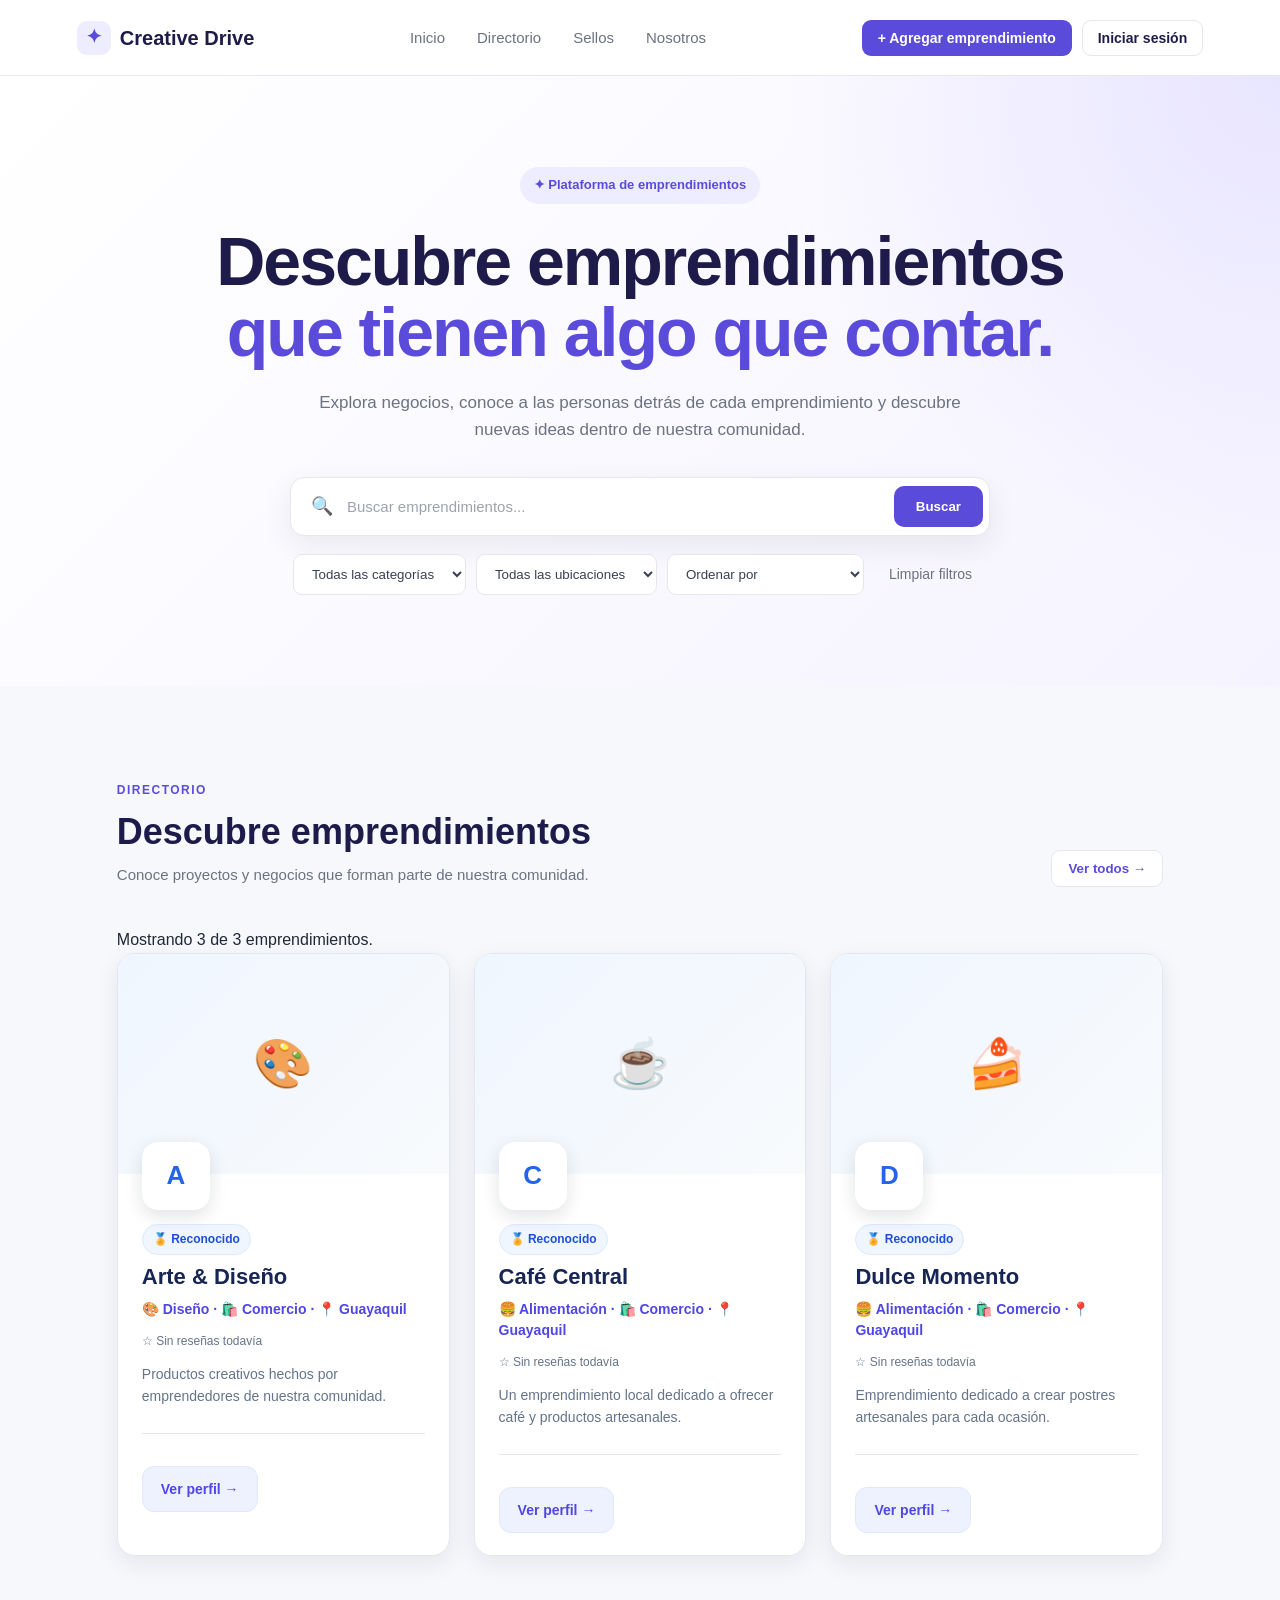
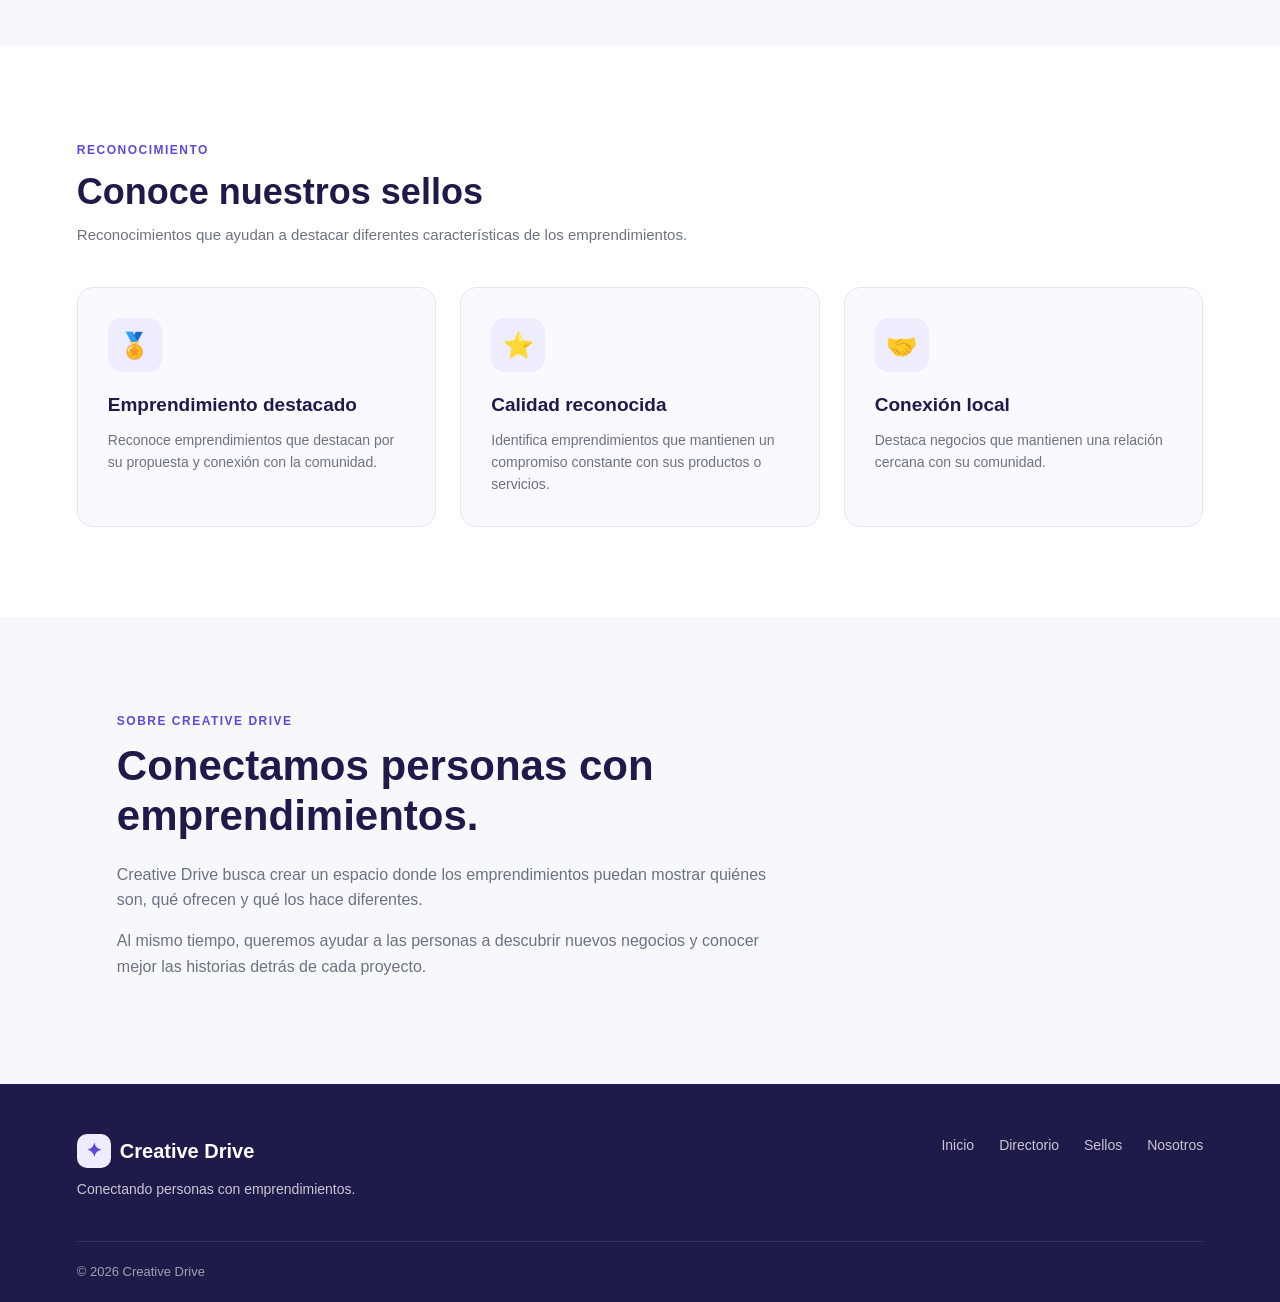
==== index.html @ 3d92954f "Add files via upload" ====
<!DOCTYPE html>
<html lang="es">

<head>

    <meta charset="UTF-8">

    <meta
        name="viewport"
        content="width=device-width, initial-scale=1.0"
    >

    <title>
        Creative Drive | Directorio de Emprendimientos
    </title>

    <link
        rel="stylesheet"
        href="style.css"
    >

</head>


<body>


    <!-- ==========================================
         BARRA DE NAVEGACIÓN
    =========================================== -->

    <header class="navbar">


        <!-- LOGO -->

        <a
            href="index.html"
            class="logo"
        >

            <span class="logo-icon">
                ✦
            </span>

            <span>
                Creative Drive
            </span>

        </a>



        <!-- MENÚ -->

        <nav class="nav-menu">

            <a href="#inicio">
                Inicio
            </a>

            <a href="#directorio">
                Directorio
            </a>

            <a href="#sellos">
                Sellos
            </a>

            <a href="#nosotros">
                Nosotros
            </a>

        </nav>



        <!-- ACCIONES DE USUARIO -->

        <div
            class="nav-actions"
            id="navActions"
        >

            <!--
                JavaScript genera aquí
                los botones de sesión.
            -->

        </div>

    </header>



    <!-- ==========================================
         CONTENIDO PRINCIPAL
    =========================================== -->

    <main>


        <!-- ==========================================
             HERO
        =========================================== -->

        <section
            class="hero"
            id="inicio"
        >

            <div class="hero-content">


                <!-- BADGE -->

                <span class="hero-badge">

                    ✦ Plataforma de emprendimientos

                </span>



                <!-- TÍTULO -->

                <h1>

                    Descubre emprendimientos

                    <span>

                        que tienen algo que contar.

                    </span>

                </h1>



                <!-- DESCRIPCIÓN -->

                <p>

                    Explora negocios, conoce a las personas detrás
                    de cada emprendimiento y descubre nuevas ideas
                    dentro de nuestra comunidad.

                </p>



                <!-- ==================================
                     BUSCADOR
                =================================== -->

                <div class="search-container">

                    <div class="search-box">


                        <span class="search-icon">
                            🔍
                        </span>


                        <input
                            type="text"
                            id="searchInput"
                            placeholder="Buscar emprendimientos..."
                            autocomplete="off"
                            oninput="buscarEmprendimiento()"
                            onkeydown="buscarConEnter(event)"
                        >


                        <button
                            type="button"
                            onclick="buscarEmprendimiento()"
                            class="search-btn"
                        >

                            Buscar

                        </button>

                    </div>

                </div>



                <!-- ==================================
                     FILTROS
                =================================== -->

                <div class="filters">


                    <!-- CATEGORÍA -->

                    <select
                        id="categoryFilter"
                        onchange="filtrarEmprendimientos()"
                    >

                        <option value="todos">
                            Todas las categorías
                        </option>

                        <option value="alimentacion">
                            🍔 Alimentación
                        </option>

                        <option value="moda">
                            👕 Moda
                        </option>

                        <option value="diseno">
                            🎨 Diseño
                        </option>

                        <option value="tecnologia">
                            💻 Tecnología
                        </option>

                        <option value="belleza">
                            💄 Belleza
                        </option>

                        <option value="servicios">
                            🔧 Servicios
                        </option>

                        <option value="educacion">
                            📚 Educación
                        </option>

                        <option value="comercio">
                            🛍️ Comercio
                        </option>

                    </select>



                    <!-- UBICACIÓN -->

                    <select
                        id="locationFilter"
                        onchange="filtrarEmprendimientos()"
                    >

                        <option value="todas">
                            Todas las ubicaciones
                        </option>

                        <option value="guayaquil">
                            📍 Guayaquil
                        </option>

                        <option value="quito">
                            📍 Quito
                        </option>

                        <option value="cuenca">
                            📍 Cuenca
                        </option>

                    </select>



                    <!-- ORDENAMIENTO -->

                    <select
                        id="sortFilter"
                        onchange="aplicarOrdenamiento()"
                    >

                        <option value="defecto">
                            Ordenar por
                        </option>

                        <option value="reconocidos">
                            🏅 Reconocidos primero
                        </option>

                        <option value="valoracion">
                            ⭐ Mejor valorados
                        </option>

                        <option value="recientes">
                            🆕 Más recientes
                        </option>

                        <option value="nombre">
                            🔤 Nombre A-Z
                        </option>

                    </select>



                    <!-- LIMPIAR -->

                    <button
                        type="button"
                        class="clear-filters"
                        onclick="limpiarFiltros()"
                    >

                        Limpiar filtros

                    </button>

                </div>

            </div>

        </section>



        <!-- ==========================================
             DIRECTORIO
        =========================================== -->

        <section
            class="directory"
            id="directorio"
        >


            <!-- ENCABEZADO -->

            <div class="section-header">

                <div>

                    <span class="section-tag">
                        DIRECTORIO
                    </span>


                    <h2>
                        Descubre emprendimientos
                    </h2>


                    <p>

                        Conoce proyectos y negocios que forman
                        parte de nuestra comunidad.

                    </p>

                </div>


                <button
                    type="button"
                    class="view-all-btn"
                    onclick="mostrarTodos()"
                >

                    Ver todos →

                </button>

            </div>



            <!-- CONTADOR -->

            <div
                id="resultsCount"
                class="results-count"
            >

                Emprendimientos encontrados.

            </div>



            <!-- TARJETAS -->

            <div
                class="business-grid"
                id="businessGrid"
            >

                <!--
                    JavaScript genera
                    las tarjetas aquí.
                -->

            </div>



            <!-- SIN RESULTADOS -->

            <div
                id="noResults"
                class="no-results"
                style="display: none;"
            >

                <div class="no-results-icon">
                    🔎
                </div>


                <h3>
                    No encontramos emprendimientos
                </h3>


                <p>
                    Intenta cambiar tu búsqueda o los filtros.
                </p>

            </div>

        </section>



        <!-- ==========================================
             SELLOS
        =========================================== -->

        <section
            class="seals-section"
            id="sellos"
        >

            <div class="section-header">

                <div>

                    <span class="section-tag">
                        RECONOCIMIENTO
                    </span>


                    <h2>
                        Conoce nuestros sellos
                    </h2>


                    <p>

                        Reconocimientos que ayudan a destacar
                        diferentes características de los emprendimientos.

                    </p>

                </div>

            </div>



            <div class="seals-grid">


                <!-- SELLO 1 -->

                <article class="seal-card">

                    <div class="seal-icon">
                        🏅
                    </div>


                    <h3>
                        Emprendimiento destacado
                    </h3>


                    <p>

                        Reconoce emprendimientos que destacan
                        por su propuesta y conexión con la comunidad.

                    </p>

                </article>



                <!-- SELLO 2 -->

                <article class="seal-card">

                    <div class="seal-icon">
                        ⭐
                    </div>


                    <h3>
                        Calidad reconocida
                    </h3>


                    <p>

                        Identifica emprendimientos que mantienen
                        un compromiso constante con sus productos
                        o servicios.

                    </p>

                </article>



                <!-- SELLO 3 -->

                <article class="seal-card">

                    <div class="seal-icon">
                        🤝
                    </div>


                    <h3>
                        Conexión local
                    </h3>


                    <p>

                        Destaca negocios que mantienen una relación
                        cercana con su comunidad.

                    </p>

                </article>

            </div>

        </section>



        <!-- ==========================================
             NOSOTROS
        =========================================== -->

        <section
            class="about-section"
            id="nosotros"
        >

            <div class="about-content">

                <span class="section-tag">
                    SOBRE CREATIVE DRIVE
                </span>


                <h2>
                    Conectamos personas con emprendimientos.
                </h2>


                <p>

                    Creative Drive busca crear un espacio donde
                    los emprendimientos puedan mostrar quiénes son,
                    qué ofrecen y qué los hace diferentes.

                </p>


                <p>

                    Al mismo tiempo, queremos ayudar a las personas
                    a descubrir nuevos negocios y conocer mejor
                    las historias detrás de cada proyecto.

                </p>

            </div>

        </section>

    </main>



    <!-- ==========================================
         FOOTER
    =========================================== -->

    <footer>

        <div class="footer-content">


            <!-- MARCA -->

            <div class="footer-brand">

                <a
                    href="index.html"
                    class="logo"
                >

                    <span class="logo-icon">
                        ✦
                    </span>

                    <span>
                        Creative Drive
                    </span>

                </a>


                <p>
                    Conectando personas con emprendimientos.
                </p>

            </div>



            <!-- ENLACES -->

            <div class="footer-links">

                <a href="#inicio">
                    Inicio
                </a>

                <a href="#directorio">
                    Directorio
                </a>

                <a href="#sellos">
                    Sellos
                </a>

                <a href="#nosotros">
                    Nosotros
                </a>

            </div>

        </div>



        <!-- COPYRIGHT -->

        <div class="footer-bottom">

            <p>
                © 2026 Creative Drive
            </p>

        </div>

    </footer>



    <!-- ==========================================
         JAVASCRIPT
    =========================================== -->

    <script src="script.js"></script>

</body>

</html>
---- style.css ----
/* =========================================================
   CREATIVE DRIVE
   ESTILOS GENERALES
========================================================= */

* {
    margin: 0;
    padding: 0;
    box-sizing: border-box;
}

html {
    scroll-behavior: smooth;
}

body {
    font-family: Arial, Helvetica, sans-serif;
    background: #f7f8fc;
    color: #1f2937;
    line-height: 1.6;
}

button,
input,
select,
textarea {
    font-family: inherit;
}

button {
    cursor: pointer;
}

a {
    text-decoration: none;
    color: inherit;
}


/* =========================================================
   VARIABLES
========================================================= */

:root {
    --primary: #5b4bdb;
    --primary-dark: #4738bd;
    --primary-light: #eeecff;

    --dark: #1e1b4b;
    --text: #374151;
    --muted: #6b7280;

    --white: #ffffff;
    --background: #f7f8fc;

    --border: #e5e7eb;

    --shadow: 0 10px 30px rgba(31, 41, 55, 0.08);

    --radius: 16px;
}


/* =========================================================
   NAVBAR
========================================================= */

.navbar {
    width: 100%;
    height: 76px;

    display: flex;
    align-items: center;
    justify-content: space-between;

    padding: 0 6%;

    background: var(--white);

    border-bottom: 1px solid var(--border);

    position: sticky;
    top: 0;
    z-index: 1000;
}


/* LOGO */

.logo {
    display: flex;
    align-items: center;
    gap: 9px;

    font-size: 20px;
    font-weight: 700;

    color: var(--dark);

    white-space: nowrap;
}

.logo-icon {
    width: 34px;
    height: 34px;

    display: flex;
    align-items: center;
    justify-content: center;

    border-radius: 10px;

    background: var(--primary-light);

    color: var(--primary);

    font-size: 19px;
}


/* MENÚ */

.nav-menu {
    display: flex;
    align-items: center;
    gap: 32px;
}

.nav-menu a {
    color: var(--muted);

    font-size: 15px;
    font-weight: 500;

    transition: 0.2s;
}

.nav-menu a:hover {
    color: var(--primary);
}


/* ACCIONES */

.nav-actions {
    display: flex;
    align-items: center;
    gap: 10px;
}


/* BOTÓN AGREGAR */

.add-business-btn {
    border: none;

    padding: 10px 16px;

    border-radius: 9px;

    background: var(--primary);

    color: var(--white);

    font-size: 14px;
    font-weight: 600;

    transition: 0.2s;
}

.add-business-btn:hover {
    background: var(--primary-dark);

    transform: translateY(-1px);
}


/* SESIÓN ACTIVA */

.user-session {
    display: flex;
    align-items: center;
    gap: 10px;
}

.user-name {
    display: flex;
    align-items: center;
    gap: 6px;

    padding: 9px 15px;

    border-radius: 9px;

    border: 1px solid var(--border);

    background: var(--primary-light);

    color: var(--primary-dark);

    font-size: 14px;
    font-weight: 600;

    white-space: nowrap;

    transition: 0.2s;
}

.user-name:hover {
    border-color: var(--primary);

    background: #e2deff;

    transform: translateY(-1px);
}


/* BOTÓN LOGIN */

.login-btn {
    padding: 9px 15px;

    border-radius: 9px;

    border: 1px solid var(--border);

    background: var(--white);

    color: var(--dark);

    font-size: 14px;
    font-weight: 600;

    transition: 0.2s;
}

.login-btn:hover {
    border-color: var(--primary);

    color: var(--primary);
}


/* =========================================================
   HERO
========================================================= */

.hero {
    min-height: 610px;

    display: flex;
    align-items: center;
    justify-content: center;

    padding: 80px 20px;

    background:
        radial-gradient(
            circle at top right,
            #e8e5ff 0,
            transparent 35%
        ),
        linear-gradient(
            135deg,
            #ffffff 0%,
            #f5f3ff 100%
        );
}

.hero-content {
    width: 100%;
    max-width: 950px;

    text-align: center;
}


/* BADGE */

.hero-badge {
    display: inline-flex;

    align-items: center;

    padding: 8px 14px;

    margin-bottom: 22px;

    border-radius: 50px;

    background: var(--primary-light);

    color: var(--primary);

    font-size: 13px;
    font-weight: 700;
}


/* TÍTULO */

.hero h1 {
    max-width: 850px;

    margin: 0 auto 20px;

    font-size: clamp(42px, 6vw, 68px);

    line-height: 1.05;

    letter-spacing: -2px;

    color: var(--dark);
}

.hero h1 span {
    display: block;

    color: var(--primary);
}


/* DESCRIPCIÓN */

.hero p {
    max-width: 650px;

    margin: 0 auto 34px;

    color: var(--muted);

    font-size: 17px;
}


/* =========================================================
   BUSCADOR
========================================================= */

.search-container {
    width: 100%;

    display: flex;
    justify-content: center;
}

.search-box {
    width: min(700px, 100%);

    display: flex;
    align-items: center;

    padding: 6px;

    background: var(--white);

    border: 1px solid var(--border);

    border-radius: 14px;

    box-shadow: var(--shadow);
}

.search-icon {
    padding-left: 14px;

    font-size: 18px;
}

.search-box input {
    flex: 1;

    min-width: 0;

    padding: 14px;

    border: none;

    outline: none;

    background: transparent;

    color: var(--text);

    font-size: 15px;
}

.search-box input::placeholder {
    color: #9ca3af;
}

.search-btn {
    border: none;

    padding: 13px 22px;

    border-radius: 10px;

    background: var(--primary);

    color: var(--white);

    font-weight: 600;

    transition: 0.2s;
}

.search-btn:hover {
    background: var(--primary-dark);
}


/* =========================================================
   FILTROS
========================================================= */

.filters {
    display: flex;

    justify-content: center;
    align-items: center;

    flex-wrap: wrap;

    gap: 10px;

    margin-top: 18px;
}

.filters select {
    padding: 11px 14px;

    border: 1px solid var(--border);

    border-radius: 9px;

    background: var(--white);

    color: var(--text);

    outline: none;

    cursor: pointer;
}

.filters select:focus {
    border-color: var(--primary);
}

.clear-filters {
    padding: 11px 15px;

    border: none;

    background: transparent;

    color: var(--muted);

    font-size: 14px;
}

.clear-filters:hover {
    color: var(--primary);
}


/* =========================================================
   SECCIONES GENERALES
========================================================= */

.directory,
.seals-section,
.about-section {
    width: 100%;

    max-width: 1200px;

    margin: auto;

    padding: 90px 6%;
}


/* ENCABEZADO */

.section-header {
    display: flex;

    align-items: flex-end;

    justify-content: space-between;

    gap: 30px;

    margin-bottom: 40px;
}

.section-tag {
    display: inline-block;

    margin-bottom: 10px;

    color: var(--primary);

    font-size: 12px;

    font-weight: 800;

    letter-spacing: 1.5px;
}

.section-header h2,
.about-content h2 {
    color: var(--dark);

    font-size: 36px;

    line-height: 1.2;

    margin-bottom: 10px;
}

.section-header p,
.about-content p {
    max-width: 650px;

    color: var(--muted);

    font-size: 15px;
}


/* BOTÓN VER TODOS */

.view-all-btn {
    padding: 10px 16px;

    border: 1px solid var(--border);

    border-radius: 9px;

    background: var(--white);

    color: var(--primary);

    font-weight: 600;

    white-space: nowrap;

    transition: 0.2s;
}

.view-all-btn:hover {
    border-color: var(--primary);

    transform: translateY(-1px);
}


/* =========================================================
   DIRECTORIO
========================================================= */

.business-grid {
    display: grid;

    grid-template-columns: repeat(3, 1fr);

    gap: 24px;
}


/* TARJETA */

.business-card {
    overflow: hidden;

    background: var(--white);

    border: 1px solid var(--border);

    border-radius: var(--radius);

    box-shadow: 0 5px 20px rgba(31, 41, 55, 0.05);

    transition: 0.25s;
}

.business-card:hover {
    transform: translateY(-5px);

    box-shadow: var(--shadow);
}


/* PORTADA */

.business-cover {
    height: 150px;

    display: flex;

    align-items: center;
    justify-content: center;

    background:
        linear-gradient(
            135deg,
            #ece9ff,
            #f7f5ff
        );

    font-size: 50px;
}


/* INFORMACIÓN */

.business-info {
    position: relative;

    padding: 22px;
}


/* LOGO */

.business-logo {
    width: 48px;
    height: 48px;

    display: flex;

    align-items: center;
    justify-content: center;

    margin-top: -45px;
    margin-bottom: 12px;

    border-radius: 12px;

    background: var(--white);

    border: 1px solid var(--border);

    color: var(--primary);

    font-size: 20px;

    font-weight: 800;

    box-shadow: 0 5px 15px rgba(0, 0, 0, 0.08);
}


/* SELLO */

.business-info .seal {
    display: inline-block;

    margin-bottom: 8px;

    padding: 5px 9px;

    border-radius: 20px;

    background: #fff7df;

    color: #9a6b00;

    font-size: 11px;

    font-weight: 700;
}


/* NOMBRE */

.business-info h3 {
    margin-bottom: 5px;

    color: var(--dark);

    font-size: 20px;
}


/* CATEGORÍA */

.business-info .category {
    margin-bottom: 12px;

    color: var(--primary);

    font-size: 13px;

    font-weight: 600;
}


/* CALIFICACIÓN DEL DIRECTORIO */

.business-rating {
    display: flex;

    align-items: center;

    gap: 8px;

    margin-bottom: 12px;

    color: var(--text);

    font-size: 13px;

    font-weight: 600;
}

.business-rating .rating-stars {
    color: #f5b301;

    font-size: 15px;

    letter-spacing: 1px;
}

.business-rating.no-rating {
    color: var(--muted);

    font-size: 12px;

    font-weight: 500;
}


/* DESCRIPCIÓN */

.business-info > p:not(.category) {
    min-height: 70px;

    color: var(--muted);

    font-size: 14px;
}


/* BOTÓN PERFIL */

.profile-btn {
    display: inline-block;

    margin-top: 12px;

    color: var(--primary);

    font-size: 14px;

    font-weight: 700;
}

.profile-btn:hover {
    color: var(--primary-dark);
}


/* =========================================================
   SIN RESULTADOS
========================================================= */

.no-results {
    display: none;

    text-align: center;

    padding: 60px 20px;

    color: var(--muted);
}

.no-results-icon {
    margin-bottom: 12px;

    font-size: 40px;
}

.no-results h3 {
    margin-bottom: 5px;

    color: var(--dark);
}


/* =========================================================
   SELLOS
========================================================= */

.seals-section {
    max-width: none;

    padding-left: 6%;
    padding-right: 6%;

    background: #ffffff;
}

.seals-section > .section-header {
    max-width: 1200px;

    margin-left: auto;
    margin-right: auto;
}

.seals-grid {
    max-width: 1200px;

    margin: auto;

    display: grid;

    grid-template-columns: repeat(3, 1fr);

    gap: 24px;
}

.seal-card {
    padding: 30px;

    background: #f9f9ff;

    border: 1px solid var(--border);

    border-radius: var(--radius);

    transition: 0.2s;
}

.seal-card:hover {
    transform: translateY(-4px);

    box-shadow: var(--shadow);
}

.seal-icon {
    width: 54px;
    height: 54px;

    display: flex;

    align-items: center;
    justify-content: center;

    margin-bottom: 18px;

    border-radius: 14px;

    background: var(--primary-light);

    font-size: 25px;
}

.seal-card h3 {
    margin-bottom: 8px;

    color: var(--dark);

    font-size: 19px;
}

.seal-card p {
    color: var(--muted);

    font-size: 14px;
}


/* =========================================================
   NOSOTROS
========================================================= */

.about-section {
    min-height: 420px;

    display: flex;

    align-items: center;
}

.about-content {
    max-width: 800px;
}

.about-content h2 {
    font-size: 42px;

    margin-bottom: 20px;
}

.about-content p {
    margin-bottom: 15px;

    font-size: 16px;
}


/* =========================================================
   FOOTER
========================================================= */

footer {
    background: var(--dark);

    color: white;

    padding: 50px 6% 20px;
}

.footer-content {
    max-width: 1200px;

    margin: auto;

    display: flex;

    align-items: flex-start;

    justify-content: space-between;

    gap: 40px;
}

.footer-brand .logo {
    color: white;

    margin-bottom: 10px;
}

.footer-brand p {
    color: #c7c7d5;

    font-size: 14px;
}

.footer-links {
    display: flex;

    gap: 25px;
}

.footer-links a {
    color: #c7c7d5;

    font-size: 14px;

    transition: 0.2s;
}

.footer-links a:hover {
    color: white;
}

.footer-bottom {
    max-width: 1200px;

    margin: 40px auto 0;

    padding-top: 20px;

    border-top: 1px solid rgba(255, 255, 255, 0.1);
}

.footer-bottom p {
    color: #9ca3af;

    font-size: 13px;
}


/* =========================================================
   RESPONSIVE - TABLETS
========================================================= */

@media (max-width: 1000px) {

    .navbar {
        padding: 0 4%;
    }

    .nav-menu {
        gap: 18px;
    }

    .nav-actions {
        gap: 6px;
    }

    .add-business-btn {
        padding: 9px 11px;
    }

    .business-grid {
        grid-template-columns: repeat(2, 1fr);
    }

    .seals-grid {
        grid-template-columns: repeat(2, 1fr);
    }

}


/* =========================================================
   RESPONSIVE - CELULARES
========================================================= */

@media (max-width: 760px) {

    .navbar {
        height: auto;

        padding: 15px 5%;

        flex-wrap: wrap;

        gap: 15px;
    }

    .nav-menu {
        order: 3;

        width: 100%;

        justify-content: center;

        gap: 20px;
    }

    .nav-actions {
        margin-left: auto;
    }

    .add-business-btn {
        font-size: 12px;

        padding: 9px 10px;
    }

    .login-btn {
        font-size: 12px;

        padding: 8px 10px;
    }

    .user-session {
        gap: 8px;
    }

    .user-name {
        font-size: 12px;

        padding: 8px 10px;
    }

    .hero {
        min-height: auto;

        padding: 70px 5%;
    }

    .hero h1 {
        font-size: 42px;

        letter-spacing: -1px;
    }

    .hero p {
        font-size: 15px;
    }

    .search-box {
        flex-wrap: wrap;

        padding: 8px;
    }

    .search-box input {
        width: 100%;

        flex-basis: 100%;
    }

    .search-btn {
        width: 100%;
    }

    .filters {
        flex-direction: column;
    }

    .filters select,
    .clear-filters {
        width: 100%;
    }

    .section-header {
        align-items: flex-start;

        flex-direction: column;
    }

    .section-header h2,
    .about-content h2 {
        font-size: 30px;
    }

    .business-grid {
        grid-template-columns: 1fr;
    }

    .seals-grid {
        grid-template-columns: 1fr;
    }

    .directory,
    .seals-section,
    .about-section {
        padding-top: 65px;
        padding-bottom: 65px;
    }

    .footer-content {
        flex-direction: column;
    }

    .footer-links {
        flex-wrap: wrap;
    }

}


/* =========================================================
   RESPONSIVE - PANTALLAS PEQUEÑAS
========================================================= */

@media (max-width: 450px) {

    .logo {
        font-size: 17px;
    }

    .logo-icon {
        width: 30px;
        height: 30px;
    }

    .nav-actions {
        width: 100%;

        justify-content: center;

        margin-left: 0;
    }

    .add-business-btn,
    .login-btn {
        flex: 1;
    }

    .user-session {
        width: 100%;
    }

    .user-name {
        flex: 1;

        justify-content: center;
    }

    .nav-menu {
        font-size: 13px;
    }

    .hero h1 {
        font-size: 35px;
    }

    .hero-badge {
        font-size: 11px;
    }

}


/* =========================================================
   PERFIL DEL EMPRENDIMIENTO
========================================================= */

.profile-page {
    width: 100%;
    max-width: 1150px;

    margin: auto;

    padding: 70px 5%;
}


/* CONTENEDOR PRINCIPAL */

.profile-container {
    overflow: hidden;

    background: var(--white);

    border: 1px solid var(--border);

    border-radius: 22px;

    box-shadow:
        0 15px 40px rgba(31, 41, 55, 0.08);
}


/* =========================================================
   PORTADA
========================================================= */

.profile-cover {
    height: 280px;

    display: flex;

    align-items: center;
    justify-content: center;

    position: relative;

    overflow: hidden;

    background-color: #eeecff;
    background-position: center;
    background-size: cover;
    background-repeat: no-repeat;
}


/* Fondo decorativo solo cuando NO hay foto de portada */

.profile-cover:not([style*="background-image"]) {
    background:
        radial-gradient(
            circle at 20% 20%,
            rgba(255,255,255,0.8),
            transparent 30%
        ),
        radial-gradient(
            circle at 80% 80%,
            rgba(91,75,219,0.15),
            transparent 35%
        ),
        linear-gradient(
            135deg,
            #eeecff 0%,
            #f8f7ff 50%,
            #e8e5ff 100%
        );
}


/* DECORACIÓN DE LA PORTADA */

.profile-cover::before,
.profile-cover::after {

    content: "";

    position: absolute;

    border-radius: 50%;

    background: rgba(91, 75, 219, 0.08);

}


.profile-cover::before {

    width: 250px;
    height: 250px;

    top: -120px;
    left: -80px;

}


.profile-cover::after {

    width: 300px;
    height: 300px;

    right: -120px;
    bottom: -170px;

}


/* ICONO */

.profile-cover-icon {

    position: relative;

    z-index: 2;

    width: 130px;
    height: 130px;

    display: flex;

    align-items: center;
    justify-content: center;

    border-radius: 30px;

    background: rgba(255,255,255,0.75);

    border: 1px solid rgba(255,255,255,0.9);

    box-shadow:
        0 15px 35px rgba(31, 41, 55, 0.10);

    font-size: 65px;

    backdrop-filter: blur(8px);
}


/* =========================================================
   CONTENIDO
========================================================= */

.profile-content {
    padding: 40px 45px 45px;
}


/* =========================================================
   ENCABEZADO
========================================================= */

.profile-header {
    display: flex;

    align-items: center;

    gap: 24px;
}


/* LOGO */

.profile-logo {
    width: 95px;
    height: 95px;

    flex-shrink: 0;

    display: flex;

    align-items: center;
    justify-content: center;

    margin-top: -70px;

    overflow: hidden;

    border-radius: 22px;

    background: var(--white);

    border: 1px solid var(--border);

    box-shadow:
        0 10px 25px rgba(31, 41, 55, 0.12);

    color: var(--primary);

    font-size: 36px;

    font-weight: 800;
}


/* Imagen del logo */

.profile-logo img {
    display: block;

    width: 100%;
    height: 100%;

    object-fit: cover;
}


/* INFORMACIÓN PRINCIPAL */

.profile-main-info {
    padding-top: 5px;
}

.profile-main-info h1 {
    margin-top: 8px;

    color: var(--dark);

    font-size: 38px;

    line-height: 1.15;

    letter-spacing: -0.5px;
}

.profile-location {
    margin-top: 7px;

    color: var(--muted);

    font-size: 15px;
}


/* =========================================================
   SELLO
========================================================= */

.profile-main-info .seal {
    display: inline-flex;

    align-items: center;

    padding: 6px 11px;

    border-radius: 20px;

    background: #fff7df;

    color: #9a6b00;

    font-size: 12px;

    font-weight: 700;
}


/* =========================================================
   CATEGORÍAS
========================================================= */

.profile-categories {
    display: inline-flex;

    align-items: center;

    margin-top: 25px;

    padding: 9px 14px;

    border-radius: 25px;

    background: var(--primary-light);

    color: var(--primary);

    font-size: 13px;

    font-weight: 600;
}


/* =========================================================
   DESCRIPCIÓN
========================================================= */

.profile-description {
    margin-top: 35px;

    padding-top: 30px;

    border-top: 1px solid var(--border);
}

.profile-description h2 {
    margin-bottom: 12px;

    color: var(--dark);

    font-size: 24px;
}

.profile-description p {
    max-width: 780px;

    color: var(--muted);

    font-size: 16px;

    line-height: 1.8;
}


/* =========================================================
   GALERÍA DE FOTOS (vista pública del perfil)
========================================================= */

.profile-gallery {
    margin-top: 35px;

    padding-top: 30px;

    border-top: 1px solid var(--border);
}

.profile-gallery-header h2 {
    margin-bottom: 6px;

    color: var(--dark);

    font-size: 24px;
}

.profile-gallery-header p {
    margin-bottom: 22px;

    color: var(--muted);

    font-size: 15px;
}

.gallery-grid {
    display: grid;

    grid-template-columns: repeat(3, 1fr);

    gap: 14px;
}

.gallery-item {
    position: relative;

    aspect-ratio: 1 / 1;

    overflow: hidden;

    border-radius: 14px;

    background: var(--background);

    border: 1px solid var(--border);
}

.gallery-item img {
    display: block;

    width: 100%;
    height: 100%;

    object-fit: cover;

    transition: transform 0.3s ease;
}

.gallery-item:hover img {
    transform: scale(1.06);
}


@media (max-width: 700px) {

    .gallery-grid {
        grid-template-columns: repeat(2, 1fr);

        gap: 10px;
    }

}

@media (max-width: 420px) {

    .gallery-grid {
        grid-template-columns: 1fr 1fr;
    }

}


/* =========================================================
   GALERÍA VACÍA (solo la ve el dueño)
========================================================= */

.gallery-empty {
    display: flex;

    flex-direction: column;
    align-items: center;

    padding: 40px 20px;

    text-align: center;

    background: var(--background);

    border: 1px dashed var(--border);

    border-radius: 16px;
}

.gallery-empty-icon {
    width: 60px;
    height: 60px;

    display: flex;
    align-items: center;
    justify-content: center;

    margin-bottom: 16px;

    border-radius: 16px;

    background: var(--primary-light);

    font-size: 28px;
}

.gallery-empty h3 {
    margin-bottom: 8px;

    color: var(--dark);

    font-size: 17px;
}

.gallery-empty p {
    max-width: 400px;

    margin-bottom: 20px;

    color: var(--muted);

    font-size: 14px;

    line-height: 1.5;
}

.gallery-empty .edit-business-btn {
    display: inline-flex;

    align-items: center;
    justify-content: center;
    gap: 6px;

    padding: 12px 20px;

    border: 1px solid var(--border);

    border-radius: 10px;

    background: var(--primary-light);

    color: var(--primary-dark);

    font-size: 14px;
    font-weight: 700;

    white-space: nowrap;

    transition: 0.2s;
}

.gallery-empty .edit-business-btn:hover {
    border-color: var(--primary);

    background: #e2deff;

    transform: translateY(-1px);
}


/* =========================================================
   BADGES DE SELLOS GANADOS (junto al nombre)
========================================================= */

.earned-seals-row {
    display: flex;
    flex-wrap: wrap;
    gap: 8px;

    margin-top: 10px;
}

.earned-seal-badge {
    display: inline-flex;
    align-items: center;
    gap: 5px;

    padding: 6px 12px;

    border-radius: 20px;

    background:
        linear-gradient(
            135deg,
            #fff7df,
            #ffedb0
        );

    border: 1px solid #f2d98a;

    color: #8a5c00;

    font-size: 12px;

    font-weight: 700;

    cursor: default;
}


/* =========================================================
   SECCIÓN DE VOTACIÓN DE SELLOS
========================================================= */

.profile-seals-section {
    margin-top: 35px;

    padding-top: 30px;

    border-top: 1px solid var(--border);
}

.seals-vote-grid {
    display: grid;

    grid-template-columns: repeat(3, 1fr);

    gap: 18px;
}

.profile-seal-card {
    display: flex;

    flex-direction: column;

    align-items: center;

    padding: 24px 18px;

    text-align: center;

    background: var(--background);

    border: 1px solid var(--border);

    border-radius: 16px;

    transition: 0.2s;
}

.profile-seal-card.obtained {
    background:
        linear-gradient(
            160deg,
            #fffdf5,
            #fff7df
        );

    border-color: #f2d98a;

    box-shadow:
        0 10px 25px rgba(232, 184, 40, 0.15);
}

.profile-seal-icon {
    width: 52px;
    height: 52px;

    display: flex;
    align-items: center;
    justify-content: center;

    margin-bottom: 14px;

    border-radius: 14px;

    background: var(--primary-light);

    font-size: 24px;
}

.profile-seal-card.obtained .profile-seal-icon {
    background: #fff2c4;
}

.profile-seal-card h3 {
    margin-bottom: 8px;

    color: var(--dark);

    font-size: 15px;
}

.profile-seal-card p {
    margin-bottom: 16px;

    color: var(--muted);

    font-size: 13px;

    line-height: 1.5;
}


/* BARRA DE PROGRESO */

.seal-progress-bar {
    width: 100%;
    height: 8px;

    margin-bottom: 8px;

    overflow: hidden;

    border-radius: 999px;

    background: var(--border);
}

.seal-progress-fill {
    height: 100%;

    border-radius: 999px;

    background: var(--primary);

    transition: width 0.3s ease;
}

.profile-seal-card.obtained .seal-progress-fill {
    background:
        linear-gradient(
            90deg,
            #e8b828,
            #f5cf5c
        );
}

.seal-vote-count {
    margin-bottom: 16px;

    color: var(--muted);

    font-size: 12.5px;

    font-weight: 700;
}


/* BOTÓN DE VOTAR */

.seal-vote-btn {
    width: 100%;

    padding: 11px 14px;

    border: 1px solid var(--border);

    border-radius: 10px;

    background: var(--white);

    color: var(--primary-dark);

    font-size: 13.5px;

    font-weight: 700;

    transition: 0.2s;
}

.seal-vote-btn:hover {
    border-color: var(--primary);

    background: var(--primary-light);

    transform: translateY(-1px);
}

.seal-vote-btn.voted {
    background: var(--primary);

    border-color: var(--primary);

    color: var(--white);
}

.seal-vote-btn.voted:hover {
    background: var(--primary-dark);
}


/* SELLO YA OBTENIDO / DUEÑO NO PUEDE VOTAR */

.seal-vote-obtained {
    display: inline-flex;
    align-items: center;
    justify-content: center;

    width: 100%;

    padding: 11px 14px;

    border-radius: 10px;

    background: #fff2c4;

    color: #8a5c00;

    font-size: 13.5px;

    font-weight: 700;
}

.seal-vote-hint {
    display: block;

    padding: 4px 6px;

    color: var(--muted);

    font-size: 12px;

    line-height: 1.4;
}


/* RESPONSIVE */

@media (max-width: 800px) {

    .seals-vote-grid {
        grid-template-columns: repeat(2, 1fr);
    }

}

@media (max-width: 500px) {

    .seals-vote-grid {
        grid-template-columns: 1fr;
    }

}


/* =========================================================
   INFORMACIÓN DE CONTACTO
========================================================= */

.profile-contact {
    margin-top: 35px;

    padding: 30px 0 0;

    border-top: 1px solid var(--border);
}

.profile-contact h2 {
    margin-bottom: 8px;

    color: var(--dark);

    font-size: 24px;
}

.profile-contact::after {
    content:
        "Elige una opción para comunicarte directamente con el emprendimiento.";

    display: block;

    margin-bottom: 22px;

    color: var(--muted);

    font-size: 14px;
}


/* BOTONES */

.contact-buttons {
    display: grid;

    grid-template-columns:
        repeat(3, minmax(0, 1fr));

    gap: 14px;
}

.contact-btn {
    display: flex;

    align-items: center;
    justify-content: center;

    gap: 10px;

    min-height: 58px;

    padding: 13px 18px;

    border-radius: 12px;

    border: 1px solid transparent;

    font-size: 14px;

    font-weight: 700;

    transition:
        transform 0.2s ease,
        box-shadow 0.2s ease,
        border-color 0.2s ease;
}

.contact-btn:hover {
    transform: translateY(-3px);

    box-shadow:
        0 10px 25px rgba(31, 41, 55, 0.10);
}

.contact-icon {
    font-size: 21px;
}


/* INSTAGRAM */

.instagram-btn {
    background: #f7ecff;

    color: #7e22ce;

    border-color: #ead4ff;
}

.instagram-btn:hover {
    border-color: #c084fc;
}


/* WHATSAPP */

.whatsapp-btn {
    background: #eafbf0;

    color: #15803d;

    border-color: #ccefd8;
}

.whatsapp-btn:hover {
    border-color: #86efac;
}


/* CORREO */

.email-btn {
    background: #eef8ff;

    color: #0369a1;

    border-color: #d4edff;
}

.email-btn:hover {
    border-color: #7dd3fc;
}


/* =========================================================
   ACCIONES
========================================================= */

.profile-actions {
    display: flex;

    align-items: center;
    flex-wrap: wrap;
    gap: 12px;

    margin-top: 35px;

    padding-top: 25px;

    border-top: 1px solid var(--border);
}

.back-btn {
    display: inline-flex;

    align-items: center;

    justify-content: center;

    padding: 12px 19px;

    border-radius: 10px;

    background: var(--primary);

    color: var(--white);

    font-size: 14px;

    font-weight: 700;

    transition: 0.2s;
}

.back-btn:hover {
    background: var(--primary-dark);

    transform: translateY(-1px);
}


/* EDITAR (dentro del perfil) */

.profile-actions .edit-business-btn {
    display: inline-flex;

    align-items: center;
    justify-content: center;
    gap: 6px;

    padding: 12px 18px;

    border: 1px solid var(--border);

    border-radius: 10px;

    background: var(--primary-light);

    color: var(--primary-dark);

    font-size: 14px;

    font-weight: 700;

    white-space: nowrap;

    transition: 0.2s;
}

.profile-actions .edit-business-btn:hover {
    border-color: var(--primary);

    background: #e2deff;

    transform: translateY(-1px);
}


/* BORRAR (dentro del perfil) */

.profile-actions .delete-business-btn {
    padding: 12px 18px;

    font-size: 14px;
}


/* =========================================================
   PERFIL NO ENCONTRADO
========================================================= */

.profile-not-found {
    padding: 90px 30px;

    text-align: center;
}

.profile-not-found h2 {
    margin-bottom: 10px;

    color: var(--dark);

    font-size: 28px;
}

.profile-not-found p {
    max-width: 500px;

    margin: 0 auto 25px;

    color: var(--muted);
}


/* =========================================================
   AGREGAR EMPRENDIMIENTO
========================================================= */

.add-business-page {
    min-height: 100vh;

    padding: 70px 5%;

    background:
        radial-gradient(
            circle at top right,
            #e8e5ff,
            transparent 35%
        ),
        #f7f8fc;
}

.add-business-container {
    width: 100%;

    max-width: 850px;

    margin: auto;

    padding: 45px;

    background: var(--white);

    border: 1px solid var(--border);

    border-radius: 20px;

    box-shadow: var(--shadow);
}

.form-header {
    margin-bottom: 40px;
}

.form-header h1 {
    margin-bottom: 12px;

    color: var(--dark);

    font-size: 38px;

    line-height: 1.2;
}

.form-header p {
    max-width: 650px;

    color: var(--muted);

    font-size: 15px;
}

.form-section {
    padding: 30px 0;

    border-top: 1px solid var(--border);
}

.form-section h2 {
    margin-bottom: 18px;

    color: var(--dark);

    font-size: 22px;
}

.form-help {
    margin-top: -10px;

    margin-bottom: 20px;

    color: var(--muted);

    font-size: 14px;
}

.form-group {
    display: flex;

    flex-direction: column;

    margin-bottom: 20px;
}

.form-group:last-child {
    margin-bottom: 0;
}

.form-group label {
    margin-bottom: 8px;

    color: var(--dark);

    font-size: 14px;

    font-weight: 600;
}

.form-group input,
.form-group textarea,
.form-group select {
    width: 100%;

    padding: 13px 14px;

    border: 1px solid var(--border);

    border-radius: 9px;

    outline: none;

    background: var(--white);

    color: var(--text);

    font-size: 14px;

    transition: 0.2s;
}

.form-group textarea {
    resize: vertical;
}

.form-group input:focus,
.form-group textarea:focus,
.form-group select:focus {
    border-color: var(--primary);

    box-shadow:
        0 0 0 3px var(--primary-light);
}

.category-options {
    display: grid;

    grid-template-columns: repeat(2, 1fr);

    gap: 12px;
}

.category-option {
    display: flex;

    align-items: center;

    gap: 10px;

    padding: 14px;

    border: 1px solid var(--border);

    border-radius: 10px;

    background: var(--white);

    color: var(--text);

    font-size: 14px;

    cursor: pointer;

    transition: 0.2s;
}

.category-option:hover {
    border-color: var(--primary);

    background: var(--primary-light);
}

.category-option input {
    accent-color: var(--primary);
}

.form-actions {
    display: flex;

    justify-content: flex-end;

    align-items: center;

    gap: 12px;

    padding-top: 30px;
}

.cancel-btn {
    padding: 11px 18px;

    border: 1px solid var(--border);

    border-radius: 9px;

    background: var(--white);

    color: var(--muted);

    font-size: 14px;

    font-weight: 600;
}

.cancel-btn:hover {
    color: var(--dark);

    border-color: #cbd5e1;
}

.submit-business-btn {
    padding: 12px 20px;

    border: none;

    border-radius: 9px;

    background: var(--primary);

    color: var(--white);

    font-size: 14px;

    font-weight: 700;

    transition: 0.2s;
}

.submit-business-btn:hover {
    background: var(--primary-dark);

    transform: translateY(-1px);
}


/* =========================================================
   SISTEMA DE RESEÑAS
========================================================= */

.reviews-section {
    margin-top: 40px;

    padding-top: 35px;

    border-top: 1px solid var(--border);
}


/* =========================================================
   ENCABEZADO
========================================================= */

.reviews-header {
    display: flex;

    align-items: flex-end;

    justify-content: space-between;

    gap: 25px;

    margin-bottom: 25px;
}

.reviews-header h2 {
    margin-bottom: 7px;

    color: var(--dark);

    font-size: 24px;

    line-height: 1.25;
}

.reviews-header p {
    max-width: 650px;

    color: var(--muted);

    font-size: 14px;
}


/* =========================================================
   RESUMEN DE CALIFICACIÓN
========================================================= */

.reviews-summary {
    display: flex;

    align-items: center;

    gap: 25px;

    margin-bottom: 28px;

    padding: 22px 24px;

    background:
        linear-gradient(
            135deg,
            #faf9ff,
            #f5f3ff
        );

    border: 1px solid var(--border);

    border-radius: 16px;
}

.reviews-average {
    min-width: 120px;

    display: flex;

    flex-direction: column;

    align-items: center;

    justify-content: center;

    padding-right: 25px;

    border-right: 1px solid var(--border);
}

.reviews-average strong {
    display: block;

    margin-bottom: 5px;

    color: var(--dark);

    font-size: 38px;

    line-height: 1;

    font-weight: 800;
}

.reviews-stars {
    margin-bottom: 5px;

    color: #f5b301;

    font-size: 19px;

    line-height: 1;

    letter-spacing: 2px;
}

.reviews-average span {
    color: var(--muted);

    font-size: 12px;
}

.reviews-summary-text {
    flex: 1;
}

.reviews-summary-text strong {
    display: block;

    margin-bottom: 5px;

    color: var(--dark);

    font-size: 15px;
}

.reviews-summary-text p {
    color: var(--muted);

    font-size: 13px;
}


/* =========================================================
   FORMULARIO
========================================================= */

.review-form-container {
    margin-bottom: 35px;

    padding: 25px;

    background: #faf9ff;

    border: 1px solid var(--border);

    border-radius: 16px;
}

.review-form-container h3 {
    margin-bottom: 22px;

    color: var(--dark);

    font-size: 20px;
}

.review-form-group {
    display: flex;

    flex-direction: column;

    margin-bottom: 20px;
}

.review-form-group label {
    margin-bottom: 8px;

    color: var(--dark);

    font-size: 13px;

    font-weight: 700;
}


/* =========================================================
   INPUT
========================================================= */

.review-form-group input[type="text"],
.review-form-group textarea {
    width: 100%;

    padding: 13px 14px;

    border: 1px solid var(--border);

    border-radius: 10px;

    outline: none;

    background: var(--white);

    color: var(--text);

    font-size: 14px;

    transition:
        border-color 0.2s ease,
        box-shadow 0.2s ease;
}

.review-form-group input[type="text"] {
    min-height: 46px;
}

.review-form-group textarea {
    min-height: 120px;

    resize: vertical;

    line-height: 1.6;
}

.review-form-group input[type="text"]::placeholder,
.review-form-group textarea::placeholder {
    color: #9ca3af;
}

.review-form-group input[type="text"]:focus,
.review-form-group textarea:focus {
    border-color: var(--primary);

    box-shadow:
        0 0 0 3px var(--primary-light);
}

.review-form-group small {
    margin-top: 6px;

    color: var(--muted);

    font-size: 11px;
}


/* =========================================================
   ESTRELLAS SELECCIONABLES
========================================================= */

.star-rating-input {
    display: flex;

    align-items: center;

    gap: 4px;

    width: fit-content;
}

.star-option {
    width: 40px;

    height: 40px;

    display: flex;

    align-items: center;

    justify-content: center;

    padding: 0;

    border: none;

    background: transparent;

    color: #d1d5db;

    font-size: 32px;

    line-height: 1;

    cursor: pointer;

    transition:
        color 0.15s ease,
        transform 0.15s ease;
}

.star-option:hover {
    color: #f5b301;

    transform: scale(1.15);
}

.star-option:focus-visible {
    outline: 2px solid var(--primary);

    outline-offset: 3px;

    border-radius: 6px;
}


/* =========================================================
   BOTÓN PUBLICAR
========================================================= */

.submit-review-btn {
    display: inline-flex;

    align-items: center;

    justify-content: center;

    min-height: 45px;

    padding: 12px 21px;

    border: none;

    border-radius: 10px;

    background: var(--primary);

    color: var(--white);

    font-size: 14px;

    font-weight: 700;

    cursor: pointer;

    transition:
        background 0.2s ease,
        transform 0.2s ease,
        box-shadow 0.2s ease;
}

.submit-review-btn:hover {
    background: var(--primary-dark);

    transform: translateY(-2px);

    box-shadow:
        0 8px 20px rgba(91, 75, 219, 0.22);
}

.submit-review-btn:active {
    transform: translateY(0);
}


/* =========================================================
   LISTA DE RESEÑAS
========================================================= */

.reviews-list {
    display: flex;

    flex-direction: column;

    gap: 15px;
}

.reviews-list-title {
    margin-bottom: 2px;

    color: var(--dark);

    font-size: 19px;
}


/* =========================================================
   TARJETA INDIVIDUAL
========================================================= */

.review-card {
    padding: 20px;

    background: var(--white);

    border: 1px solid var(--border);

    border-radius: 14px;

    transition:
        transform 0.2s ease,
        box-shadow 0.2s ease,
        border-color 0.2s ease;
}

.review-card:hover {
    transform: translateY(-2px);

    border-color: #d9d6f5;

    box-shadow:
        0 8px 22px rgba(31, 41, 55, 0.07);
}


/* =========================================================
   ENCABEZADO DE RESEÑA
========================================================= */

.review-card-header {
    display: flex;

    align-items: center;

    justify-content: space-between;

    gap: 15px;

    margin-bottom: 13px;
}


/* =========================================================
   USUARIO
========================================================= */

.review-user {
    display: flex;

    align-items: center;

    gap: 11px;
}

.review-avatar {
    width: 43px;

    height: 43px;

    display: flex;

    align-items: center;

    justify-content: center;

    flex-shrink: 0;

    border-radius: 50%;

    background: var(--primary-light);

    color: var(--primary);

    font-size: 16px;

    font-weight: 800;
}

.review-user strong {
    display: block;

    margin-bottom: 2px;

    color: var(--dark);

    font-size: 14px;

    line-height: 1.3;
}

.review-date {
    display: block;

    color: var(--muted);

    font-size: 11px;
}


/* =========================================================
   ESTRELLAS DE RESEÑA
========================================================= */

.review-card-header .review-rating {
    flex-shrink: 0;

    color: #f5b301;

    font-size: 15px;

    line-height: 1;

    letter-spacing: 1px;
}


/* =========================================================
   TEXTO DE RESEÑA
========================================================= */

.review-card .review-text {
    margin: 0;

    color: var(--text);

    font-size: 14px;

    line-height: 1.75;

    overflow-wrap: anywhere;
}


/* =========================================================
   SIN RESEÑAS
========================================================= */

.no-reviews {
    padding: 45px 20px;

    text-align: center;

    border: 1px dashed #d8d6e8;

    border-radius: 14px;

    background: #faf9ff;
}

.no-reviews-icon {
    margin-bottom: 10px;

    font-size: 36px;
}

.no-reviews h3 {
    margin-bottom: 6px;

    color: var(--dark);

    font-size: 17px;
}

.no-reviews p {
    color: var(--muted);

    font-size: 13px;
}


/* =========================================================
   RESPONSIVE - PERFIL
========================================================= */

@media (max-width: 800px) {

    .profile-content {
        padding: 35px 30px;
    }

    .contact-buttons {
        grid-template-columns: 1fr 1fr;
    }

}


/* =========================================================
   RESPONSIVE - RESEÑAS
========================================================= */

@media (max-width: 700px) {

    .reviews-header {
        align-items: flex-start;

        flex-direction: column;
    }

    .reviews-summary {
        align-items: stretch;

        flex-direction: column;

        gap: 18px;

        padding: 20px;
    }

    .reviews-average {
        min-width: 0;

        padding-right: 0;

        padding-bottom: 18px;

        border-right: none;

        border-bottom: 1px solid var(--border);
    }

    .reviews-summary-text {
        text-align: center;
    }

    .review-form-container {
        padding: 20px;
    }

    .review-card {
        padding: 17px;
    }

    .review-card-header {
        align-items: flex-start;

        flex-direction: column;

        gap: 12px;
    }

    .review-card-header .review-rating {
        margin-left: 54px;
    }

    .star-rating-input {
        gap: 2px;
    }

    .star-option {
        width: 38px;

        height: 38px;

        font-size: 30px;
    }

    .submit-review-btn {
        width: 100%;
    }

}


/* =========================================================
   RESPONSIVE - PERFIL / CELULAR
========================================================= */

@media (max-width: 600px) {

    .profile-page {
        padding: 40px 5%;
    }

    .profile-cover {
        height: 210px;
    }

    .profile-cover-icon {
        width: 100px;

        height: 100px;

        border-radius: 24px;

        font-size: 52px;
    }

    .profile-content {
        padding: 25px 20px 30px;
    }

    .profile-header {
        align-items: flex-start;

        flex-direction: column;

        gap: 15px;
    }

    .profile-logo {
        width: 80px;

        height: 80px;

        margin-top: -55px;

        border-radius: 18px;

        font-size: 30px;
    }

    .profile-main-info h1 {
        font-size: 28px;
    }

    .profile-description h2,
    .profile-contact h2 {
        font-size: 21px;
    }

    .profile-description p {
        font-size: 15px;
    }

    .contact-buttons {
        grid-template-columns: 1fr;
    }

    .contact-btn {
        width: 100%;
    }

    .profile-actions {
        flex-direction: column;
        align-items: stretch;

        margin-top: 25px;
    }

    .back-btn,
    .profile-actions .edit-business-btn,
    .profile-actions .delete-business-btn {
        width: 100%;
    }

    .add-business-container {
        padding: 25px 20px;
    }

    .form-header h1 {
        font-size: 30px;
    }

    .category-options {
        grid-template-columns: 1fr;
    }

    .form-actions {
        flex-direction: column-reverse;

        align-items: stretch;
    }

    .cancel-btn,
    .submit-business-btn {
        width: 100%;

        text-align: center;
    }

}


/* =========================================================
   RESPONSIVE - PANTALLAS MUY PEQUEÑAS
========================================================= */

@media (max-width: 450px) {

    .logo {
        font-size: 17px;
    }

    .logo-icon {
        width: 30px;

        height: 30px;
    }

    .nav-actions {
        width: 100%;

        justify-content: center;

        margin-left: 0;
    }

    .add-business-btn,
    .login-btn {
        flex: 1;
    }

    .user-session {
        width: 100%;
    }

    .user-name {
        flex: 1;

        justify-content: center;
    }

    .nav-menu {
        font-size: 13px;
    }

    .hero h1 {
        font-size: 35px;
    }

    .hero-badge {
        font-size: 11px;
    }

}


/* =========================================================
   RESPONSIVE - RESEÑAS MUY PEQUEÑAS
========================================================= */

@media (max-width: 400px) {

    .reviews-section {
        margin-top: 30px;

        padding-top: 28px;
    }

    .reviews-header h2 {
        font-size: 21px;
    }

    .reviews-summary {
        padding: 18px 15px;
    }

    .reviews-average strong {
        font-size: 34px;
    }

    .review-form-container {
        padding: 17px;
    }

    .star-option {
        width: 35px;

        height: 35px;

        font-size: 27px;
    }

    .review-card {
        padding: 15px;
    }

}

/* =========================================================
   ACCIONES DE LAS TARJETAS
========================================================= */

.business-card-actions {
    display: flex;

    align-items: center;
    justify-content: space-between;

    gap: 10px;

    margin-top: 20px;

    padding-top: 16px;

    border-top: 1px solid var(--border);
}


/* =========================================================
   BOTÓN VER PERFIL
========================================================= */

.business-card-actions .profile-btn {
    display: inline-flex;

    align-items: center;
    justify-content: center;

    min-height: 40px;

    padding: 9px 15px;

    border-radius: 9px;

    background: var(--primary-light);

    color: var(--primary);

    font-size: 13px;

    font-weight: 700;

    transition:
        background 0.2s ease,
        color 0.2s ease,
        transform 0.2s ease;
}

.business-card-actions .profile-btn:hover {
    background: var(--primary);

    color: var(--white);

    transform: translateY(-1px);
}


/* =========================================================
   BOTÓN BORRAR EMPRENDIMIENTO
========================================================= */

.delete-business-btn {
    display: inline-flex;

    align-items: center;
    justify-content: center;

    min-height: 40px;

    padding: 9px 13px;

    border: 1px solid #f0d4d4;

    border-radius: 9px;

    background: #fff8f8;

    color: #b42318;

    font-size: 12px;

    font-weight: 600;

    white-space: nowrap;

    transition:
        background 0.2s ease,
        border-color 0.2s ease,
        color 0.2s ease,
        transform 0.2s ease,
        box-shadow 0.2s ease;
}


/* HOVER */

.delete-business-btn:hover {
    background: #fff0f0;

    border-color: #e9a7a7;

    color: #a11913;

    transform: translateY(-1px);

    box-shadow:
        0 5px 14px rgba(180, 35, 24, 0.08);
}


/* CLICK */

.delete-business-btn:active {
    transform: translateY(0);

    box-shadow: none;
}


/* =========================================================
   ICONO DEL BOTÓN BORRAR
========================================================= */

.delete-business-btn .delete-icon {
    margin-right: 6px;

    font-size: 14px;

    line-height: 1;
}


/* =========================================================
   ESTADO FOCUS
========================================================= */

.delete-business-btn:focus-visible {
    outline: 2px solid #e9a7a7;

    outline-offset: 3px;
}


/* =========================================================
   ACCIONES - TARJETAS PEQUEÑAS
========================================================= */

@media (max-width: 1000px) {

    .business-card-actions {
        gap: 8px;
    }

    .business-card-actions .profile-btn,
    .delete-business-btn {
        padding-left: 11px;
        padding-right: 11px;
    }

}


/* =========================================================
   ACCIONES - CELULAR
========================================================= */

@media (max-width: 760px) {

    .business-card-actions {
        align-items: stretch;

        flex-direction: column;

        gap: 8px;
    }

    .business-card-actions .profile-btn,
    .delete-business-btn {
        width: 100%;
    }

}

/* =========================================================
   LOGIN Y REGISTRO
========================================================= */

.login-page,
.register-page {
    min-height: calc(100vh - 76px);

    display: flex;
    align-items: center;
    justify-content: center;

    padding: 60px 5%;

    background:
        radial-gradient(
            circle at top right,
            #e8e5ff,
            transparent 35%
        ),
        #f7f8fc;
}

.login-container,
.register-container {
    width: 100%;
    max-width: 460px;

    padding: 45px;

    background: var(--white);

    border: 1px solid var(--border);

    border-radius: 22px;

    box-shadow:
        0 15px 40px rgba(31, 41, 55, 0.08);
}


/* ENCABEZADO */

.login-header,
.register-header {
    text-align: center;

    margin-bottom: 30px;
}

.login-icon,
.register-icon {
    width: 56px;
    height: 56px;

    margin: 0 auto 16px;

    display: flex;
    align-items: center;
    justify-content: center;

    border-radius: 16px;

    background: var(--primary-light);

    font-size: 26px;
}

.login-tag,
.register-tag {
    display: inline-block;

    margin-bottom: 10px;

    color: var(--primary);

    font-size: 12px;

    font-weight: 800;

    letter-spacing: 1.5px;
}

.login-header h1,
.register-header h1 {
    margin-bottom: 8px;

    color: var(--dark);

    font-size: 26px;
}

.login-header p,
.register-header p {
    color: var(--muted);

    font-size: 14px;

    line-height: 1.5;
}


/* FORMULARIO */

.login-form-group,
.register-form-group {
    display: flex;

    flex-direction: column;

    margin-bottom: 18px;
}

.login-form-group label,
.register-form-group label {
    margin-bottom: 8px;

    color: var(--dark);

    font-size: 13px;

    font-weight: 700;
}

.login-form-group input,
.register-form-group input,
.register-form-group select {
    width: 100%;

    padding: 13px 14px;

    border: 1px solid var(--border);

    border-radius: 10px;

    outline: none;

    background: var(--white);

    color: var(--text);

    font-size: 14px;

    transition:
        border-color 0.2s ease,
        box-shadow 0.2s ease;
}

.login-form-group input:focus,
.register-form-group input:focus,
.register-form-group select:focus {
    border-color: var(--primary);

    box-shadow:
        0 0 0 3px var(--primary-light);
}

.login-form-group input::placeholder,
.register-form-group input::placeholder {
    color: #9ca3af;
}

.register-form-group small {
    margin-top: 6px;

    color: var(--muted);

    font-size: 11px;
}


/* FILA "CONTRASEÑA / OLVIDASTE TU CONTRASEÑA" */

.password-label-row {
    display: flex;
    align-items: center;
    justify-content: space-between;

    margin-bottom: 8px;
}

.password-label-row label {
    margin-bottom: 0;

    color: var(--dark);

    font-size: 13px;

    font-weight: 700;
}

.password-label-row a {
    color: var(--primary);

    font-size: 12.5px;

    font-weight: 600;
}

.password-label-row a:hover {
    text-decoration: underline;
}


/* CAMPO DE CONTRASEÑA CON BOTÓN DE MOSTRAR/OCULTAR */

.password-input-wrapper {
    position: relative;

    display: flex;
    align-items: center;
}

.password-input-wrapper input {
    width: 100%;

    padding: 13px 44px 13px 14px;

    border: 1px solid var(--border);

    border-radius: 10px;

    outline: none;

    background: var(--white);

    color: var(--text);

    font-size: 14px;

    transition:
        border-color 0.2s ease,
        box-shadow 0.2s ease;
}

.password-input-wrapper input:focus {
    border-color: var(--primary);

    box-shadow:
        0 0 0 3px var(--primary-light);
}

.toggle-password {
    position: absolute;
    right: 6px;

    width: 32px;
    height: 32px;

    display: flex;
    align-items: center;
    justify-content: center;

    border: none;

    border-radius: 8px;

    background: transparent;

    font-size: 15px;

    transition: 0.2s;
}

.toggle-password:hover {
    background: var(--primary-light);
}


/* RECORDARME */

.login-options {
    display: flex;
    align-items: center;

    margin-bottom: 18px;
}

.remember-option {
    display: flex;
    align-items: center;
    gap: 8px;

    cursor: pointer;

    color: var(--text);

    font-size: 13.5px;
}

.remember-option input[type="checkbox"] {
    width: 16px;
    height: 16px;

    accent-color: var(--primary);

    cursor: pointer;
}


/* MENSAJE DE ESTADO */

.login-message,
.register-message {
    font-size: 13.5px;

    font-weight: 600;
}

.login-message:empty,
.register-message:empty {
    display: none;
}

.login-message,
.register-message {
    margin-bottom: 14px;

    padding: 11px 14px;

    border-radius: 10px;
}

.login-message:empty,
.register-message:empty {
    margin: 0;
    padding: 0;
}

.login-message.error,
.register-message.error {
    background: #fef2f2;

    color: #b91c1c;

    border: 1px solid #fecaca;
}

.login-message.success,
.register-message.success {
    background: #f0fdf4;

    color: #15803d;

    border: 1px solid #bbf7d0;
}


/* BOTÓN PRINCIPAL */

.login-submit-btn,
.register-submit-btn {
    width: 100%;

    padding: 14px;

    border: none;

    border-radius: 10px;

    background: var(--primary);

    color: var(--white);

    font-size: 15px;

    font-weight: 700;

    transition: 0.2s;
}

.login-submit-btn:hover,
.register-submit-btn:hover {
    background: var(--primary-dark);
}

.login-submit-btn:disabled,
.register-submit-btn:disabled {
    opacity: 0.7;

    cursor: not-allowed;
}


/* PIE: IR A REGISTRO / LOGIN */

.login-register,
.register-login {
    display: flex;
    align-items: center;
    justify-content: center;
    gap: 6px;
    flex-wrap: wrap;

    margin-top: 22px;

    padding-top: 22px;

    border-top: 1px solid var(--border);

    text-align: center;

    font-size: 13.5px;
}

.login-register span,
.register-login span {
    color: var(--muted);
}

.login-register a,
.register-login a {
    color: var(--primary);

    font-weight: 700;
}

.login-register a:hover,
.register-login a:hover {
    text-decoration: underline;
}


/* VOLVER AL INICIO */

.login-back,
.register-back {
    text-align: center;

    margin-top: 18px;
}

.login-back a,
.register-back a {
    color: var(--muted);

    font-size: 13px;

    font-weight: 600;

    transition: 0.2s;
}

.login-back a:hover {
    color: var(--primary);
}


/* RESPONSIVE */

@media (max-width: 540px) {

    .login-container,
    .register-container {
        padding: 30px 22px;
    }

    .login-header h1,
    .register-header h1 {
        font-size: 22px;
    }

}



/* =========================================================
   MI CUENTA
========================================================= */

.account-page {
    min-height: calc(100vh - 76px);

    padding: 60px 5%;

    background:
        radial-gradient(
            circle at top right,
            #e8e5ff,
            transparent 35%
        ),
        #f7f8fc;
}

.account-container {
    width: 100%;
    max-width: 780px;

    margin: auto;

    display: flex;

    flex-direction: column;

    gap: 22px;
}


/* ENCABEZADO */

.account-header {
    text-align: left;
}

.account-header h1 {
    margin: 6px 0 8px;

    color: var(--dark);

    font-size: 30px;
}

.account-header p {
    color: var(--muted);

    font-size: 15px;
}


/* TARJETA */

.account-card {
    padding: 32px;

    background: var(--white);

    border: 1px solid var(--border);

    border-radius: var(--radius);

    box-shadow: var(--shadow);
}

.account-card-header {
    display: flex;
    align-items: flex-start;
    justify-content: space-between;
    flex-wrap: wrap;
    gap: 14px;

    margin-bottom: 22px;
}

.account-card-header h2 {
    margin: 6px 0 8px;

    color: var(--dark);

    font-size: 20px;
}

.account-card-header p {
    color: var(--muted);

    font-size: 14px;

    line-height: 1.5;
}


/* =========================================================
   BOTÓN "EDITAR PERFIL" (encabezado de Mi cuenta)
========================================================= */

.account-card-header #editProfileToggleBtn {
    display: inline-flex;

    align-items: center;
    justify-content: center;
    gap: 6px;

    flex-shrink: 0;

    padding: 10px 18px;

    border: 1px solid var(--border);

    border-radius: 10px;

    background: var(--primary-light);

    color: var(--primary-dark);

    font-size: 13.5px;

    font-weight: 700;

    white-space: nowrap;

    transition: 0.2s;
}

.account-card-header #editProfileToggleBtn:hover {
    border-color: var(--primary);

    background: #e2deff;

    transform: translateY(-1px);

    box-shadow:
        0 6px 16px rgba(91, 75, 219, 0.15);
}

.account-card-header #editProfileToggleBtn:active {
    transform: translateY(0);

    box-shadow: none;
}


/* =========================================================
   FORMULARIO DE EDICIÓN DE PERFIL
========================================================= */

.edit-profile-form {
    display: flex;

    flex-direction: column;
}

.edit-profile-row {
    display: grid;

    grid-template-columns: 1fr 1fr;

    gap: 18px;
}

.edit-profile-divider {
    position: relative;

    margin: 6px 0 20px;

    text-align: center;
}

.edit-profile-divider::before {
    content: "";

    position: absolute;

    top: 50%;
    left: 0;
    right: 0;

    height: 1px;

    background: var(--border);
}

.edit-profile-divider span {
    position: relative;

    padding: 0 14px;

    background: var(--white);

    color: var(--muted);

    font-size: 12px;
    font-weight: 700;

    letter-spacing: 0.4px;

    text-transform: uppercase;
}

.edit-profile-actions {
    display: flex;
    align-items: center;
    gap: 12px;

    margin-top: 6px;
}

.edit-profile-actions .register-submit-btn {
    width: auto;

    padding: 13px 26px;
}

.edit-profile-cancel-btn {
    padding: 13px 22px;

    border: 1px solid var(--border);

    border-radius: 10px;

    background: var(--white);

    color: var(--muted);

    font-size: 14px;
    font-weight: 700;

    transition: 0.2s;
}

.edit-profile-cancel-btn:hover {
    border-color: #cbd5e1;

    background: var(--background);

    color: var(--text);
}


/* RESPONSIVE */

@media (max-width: 600px) {

    .edit-profile-row {
        grid-template-columns: 1fr;

        gap: 0;
    }

    .edit-profile-actions {
        flex-direction: column-reverse;
        align-items: stretch;
    }

    .edit-profile-actions .register-submit-btn,
    .edit-profile-cancel-btn {
        width: 100%;
    }

    .account-card-header {
        flex-direction: column;
        align-items: stretch;
    }

    #editProfileToggleBtn {
        width: 100%;
    }

}


/* INFORMACIÓN DEL USUARIO */

.account-info-grid {
    display: grid;

    grid-template-columns: repeat(auto-fit, minmax(180px, 1fr));

    gap: 16px;
}

.account-info-item {
    display: flex;

    flex-direction: column;
    gap: 6px;

    padding: 16px;

    background: var(--background);

    border: 1px solid var(--border);

    border-radius: 12px;
}

.account-info-item span {
    color: var(--muted);

    font-size: 12.5px;

    font-weight: 600;
}

.account-info-item strong {
    color: var(--dark);

    font-size: 15px;
}


/* CARGANDO */

.account-loading {
    padding: 30px 0;

    color: var(--muted);

    font-size: 14px;

    text-align: center;
}


/* SIN EMPRENDIMIENTO */

.account-empty {
    display: flex;

    flex-direction: column;
    align-items: center;

    padding: 30px 10px;

    text-align: center;
}

.account-empty-icon {
    width: 60px;
    height: 60px;

    display: flex;
    align-items: center;
    justify-content: center;

    margin-bottom: 16px;

    border-radius: 16px;

    background: var(--primary-light);

    font-size: 28px;
}

.account-empty h3 {
    margin-bottom: 8px;

    color: var(--dark);

    font-size: 17px;
}

.account-empty p {
    max-width: 360px;

    margin-bottom: 20px;

    color: var(--muted);

    font-size: 14px;

    line-height: 1.5;
}


/* CON EMPRENDIMIENTO */

.account-business {
    display: flex;
    gap: 18px;
}

.account-business-icon {
    width: 64px;
    height: 64px;

    flex-shrink: 0;

    display: flex;
    align-items: center;
    justify-content: center;

    border-radius: 16px;

    background: var(--primary-light);

    font-size: 28px;
}

.account-business-info {
    flex: 1;
}

.account-business-info h3 {
    margin: 6px 0 8px;

    color: var(--dark);

    font-size: 18px;
}

.account-business-info p {
    margin-bottom: 14px;

    color: var(--text);

    font-size: 14px;

    line-height: 1.5;
}

.account-business-meta {
    display: flex;
    flex-wrap: wrap;
    gap: 10px;

    margin-bottom: 16px;
}

.account-business-meta span {
    padding: 6px 12px;

    border-radius: 999px;

    background: var(--background);

    border: 1px solid var(--border);

    color: var(--muted);

    font-size: 12.5px;

    font-weight: 600;
}

.account-business-actions {
    display: flex;
}


/* ACCIONES DE LA PÁGINA */

.account-actions {
    display: flex;
    align-items: center;
    justify-content: space-between;
    flex-wrap: wrap;
    gap: 14px;
}


/* RESPONSIVE */

@media (max-width: 600px) {

    .account-card {
        padding: 22px;
    }

    .account-business {
        flex-direction: column;
    }

    .account-actions {
        flex-direction: column;
        align-items: stretch;
        text-align: center;
    }

}

/* =========================================================
   SUBIDA DE IMÁGENES - AGREGAR EMPRENDIMIENTO
========================================================= */

.image-upload-box {
    width: 100%;
    margin-top: 14px;
}


/* =========================================================
   ÁREA PRINCIPAL DE SELECCIÓN
========================================================= */

.image-upload-label {
    display: block;
    width: 100%;
    cursor: pointer;
}


.image-upload-preview {
    width: 100%;
    min-height: 190px;

    border: 2px dashed #d7dbea;
    border-radius: 16px;

    background: #f8f9fd;

    display: flex;
    flex-direction: column;
    align-items: center;
    justify-content: center;

    gap: 10px;

    padding: 30px 20px;

    color: #1e2554;

    font-size: 15px;
    font-weight: 600;

    text-align: center;

    transition:
        border-color 0.25s ease,
        background 0.25s ease,
        transform 0.25s ease,
        box-shadow 0.25s ease;

    overflow: hidden;
}


/* =========================================================
   EFECTO AL PASAR EL MOUSE
========================================================= */

.image-upload-label:hover .image-upload-preview {
    border-color: #5964d8;
    background: #f4f5ff;

    box-shadow: 0 8px 25px rgba(30, 37, 84, 0.08);

    transform: translateY(-2px);
}


/* =========================================================
   ICONO DE IMAGEN
========================================================= */

.image-upload-icon {
    width: 58px;
    height: 58px;

    border-radius: 14px;

    background: #eef0ff;

    display: flex;
    align-items: center;
    justify-content: center;

    font-size: 28px;

    transition: transform 0.25s ease;
}


.image-upload-label:hover .image-upload-icon {
    transform: scale(1.05);
}


/* =========================================================
   TEXTO DE SELECCIÓN
========================================================= */

.image-upload-preview > span:last-child {
    color: #1e2554;
}


/* =========================================================
   OCULTAR SELECTOR NATIVO DEL NAVEGADOR
========================================================= */

.image-upload-label input[type="file"] {
    display: none;
}


/* =========================================================
   FOTO DE PORTADA
========================================================= */

.image-upload-cover .image-upload-preview {
    min-height: 240px;
}


/* =========================================================
   IMAGEN DE VISTA PREVIA
========================================================= */

.image-upload-preview img {
    width: 100%;
    height: 100%;

    min-height: 180px;

    object-fit: cover;

    border-radius: 12px;

    display: block;
}


/* =========================================================
   VISTA PREVIA DE PORTADA
========================================================= */

.image-upload-cover .image-upload-preview img {
    min-height: 230px;
}


/* =========================================================
   BOTÓN QUITAR IMAGEN
========================================================= */

.remove-image-btn {
    margin-top: 12px;

    display: inline-flex;

    align-items: center;
    justify-content: center;

    gap: 7px;

    padding: 9px 15px;

    border: 1px solid #f0caca;

    border-radius: 9px;

    background: #fff6f6;

    color: #c0392b;

    font-size: 14px;
    font-weight: 600;

    cursor: pointer;

    transition:
        background 0.2s ease,
        border-color 0.2s ease,
        transform 0.2s ease;
}


.remove-image-btn:hover {
    background: #ffeaea;

    border-color: #e5a7a7;

    transform: translateY(-1px);
}


/* =========================================================
   AVISO DE GALERÍA
========================================================= */

.image-gallery-notice {
    display: flex;

    align-items: flex-start;

    gap: 15px;

    margin-top: 28px;

    padding: 18px 20px;

    border: 1px solid #e3e6f2;

    border-radius: 14px;

    background: #f8f9fd;

    color: #4b5563;
}


.image-gallery-notice-icon {
    width: 42px;
    height: 42px;

    flex-shrink: 0;

    display: flex;
    align-items: center;
    justify-content: center;

    border-radius: 10px;

    background: #eef0ff;

    font-size: 21px;
}


.image-gallery-notice strong {
    display: block;

    margin-bottom: 4px;

    color: #1e2554;

    font-size: 15px;
}


.image-gallery-notice p {
    margin: 0;

    font-size: 14px;

    line-height: 1.6;
}


/* =========================================================
   MARCA "OPCIONAL" / "REQUERIDO"
========================================================= */

.optional-mark {
    color: var(--muted);

    font-size: 12px;
    font-weight: 500;
}

.required-mark {
    color: #dc2626;

    font-weight: 700;
}


/* =========================================================
   GALERÍA: FOTOS YA GUARDADAS (al editar)
========================================================= */

.existing-gallery-grid {
    display: grid;

    grid-template-columns: repeat(auto-fill, minmax(90px, 1fr));

    gap: 10px;

    margin: 14px 0;
}

.existing-gallery-grid:empty {
    display: none;
}

.gallery-preview-image {
    display: block;

    width: 100%;
    aspect-ratio: 1 / 1;

    object-fit: cover;

    border-radius: 10px;

    border: 1px solid var(--border);
}


/* =========================================================
   GALERÍA: SELECTOR DE NUEVAS FOTOS
========================================================= */

.gallery-upload-box {
    margin-top: 14px;
}

.gallery-upload-trigger {
    min-height: 120px;

    padding: 20px;
}

.gallery-upload-grid {
    display: grid;

    grid-template-columns: repeat(auto-fill, minmax(100px, 1fr));

    gap: 12px;

    margin-top: 14px;
}

.gallery-upload-grid:empty {
    display: none;
}

.gallery-upload-item {
    position: relative;

    aspect-ratio: 1 / 1;

    overflow: hidden;

    border-radius: 10px;

    border: 1px solid #e3e6f2;

    background: #f8f9fd;
}

.gallery-upload-item img {
    display: block;

    width: 100%;
    height: 100%;

    object-fit: cover;
}

.gallery-upload-remove {
    position: absolute;
    top: 6px;
    right: 6px;

    width: 24px;
    height: 24px;

    display: flex;
    align-items: center;
    justify-content: center;

    border: none;
    border-radius: 50%;

    background: rgba(17, 24, 39, 0.65);

    color: var(--white);

    font-size: 12px;
    line-height: 1;

    cursor: pointer;

    transition: 0.2s;
}

.gallery-upload-remove:hover {
    background: #dc2626;

    transform: scale(1.08);
}


@media (max-width: 700px) {

    .existing-gallery-grid,
    .gallery-upload-grid {
        grid-template-columns: repeat(auto-fill, minmax(80px, 1fr));
    }

    .gallery-upload-trigger {
        min-height: 100px;

        padding: 16px;
    }

}


/* =========================================================
   RESPONSIVE
========================================================= */

@media (max-width: 700px) {

    .image-upload-preview {
        min-height: 170px;

        padding: 25px 15px;
    }


    .image-upload-cover .image-upload-preview {
        min-height: 200px;
    }


    .image-upload-preview img {
        min-height: 160px;
    }


    .image-upload-cover .image-upload-preview img {
        min-height: 190px;
    }


    .image-gallery-notice {
        padding: 15px;

        gap: 11px;
    }

}

/* =========================================================
   CREATIVE DRIVE
   COMPONENTE DE CARGA DE IMÁGENES
========================================================= */

/* Contenedor de aviso/información */
.image-gallery-notice {
    display: flex;
    align-items: flex-start;
    gap: 12px;
    margin-bottom: 20px;
    padding: 15px 18px;
    background: #eff6ff;
    border: 1px solid #dbeafe;
    border-radius: 12px;
}

.image-gallery-notice strong {
    display: block;
    margin-bottom: 4px;
    color: #1e3a8a;
    font-size: 15px;
}

.image-gallery-notice p {
    margin: 0;
    color: #475569;
    font-size: 14px;
    line-height: 1.6;
}


/* =========================================================
   CAJAS PARA SUBIR IMÁGENES
========================================================= */

.image-upload-preview {
    position: relative;
    display: flex;
    flex-direction: column;
    align-items: center;
    justify-content: center;

    width: 100%;
    min-height: 190px;

    padding: 30px 20px;

    background: #f8fafc;

    border: 2px dashed #cbd5e1;
    border-radius: 16px;

    color: #64748b;

    cursor: pointer;

    text-align: center;

    transition:
        border-color 0.25s ease,
        background 0.25s ease,
        transform 0.25s ease,
        box-shadow 0.25s ease;
}


/* Efecto al pasar el mouse */
.image-upload-preview:hover {
    border-color: #3b82f6;
    background: #eff6ff;

    transform: translateY(-2px);

    box-shadow: 0 8px 20px rgba(37, 99, 235, 0.08);
}


/* =========================================================
   ICONO DE IMAGEN
========================================================= */

.image-upload-icon {
    display: flex;
    align-items: center;
    justify-content: center;

    width: 58px;
    height: 58px;

    margin-bottom: 12px;

    background: #dbeafe;
    border-radius: 50%;

    color: #2563eb;

    font-size: 30px;

    transition:
        transform 0.25s ease,
        background 0.25s ease;
}

.image-upload-preview:hover .image-upload-icon {
    background: #bfdbfe;
    transform: scale(1.08);
}


/* =========================================================
   TEXTO DE LA CAJA
========================================================= */

.image-upload-preview > span:last-child {
    display: block;

    color: #334155;

    font-size: 15px;
    font-weight: 600;

    line-height: 1.5;
}


/* Texto secundario */
.image-upload-preview small {
    display: block;

    margin-top: 6px;

    color: #94a3b8;

    font-size: 13px;
    font-weight: 400;
}


/* =========================================================
   IMAGEN DE PORTADA
========================================================= */

.image-upload-cover .image-upload-preview {
    min-height: 220px;
}


/* =========================================================
   IMAGEN SELECCIONADA
========================================================= */

.image-upload-preview.has-image {
    border-style: solid;
    border-color: #bfdbfe;

    background: #ffffff;

    padding: 6px;

    overflow: hidden;
}


/* Imagen dentro de la caja */
.image-upload-preview img {
    display: block;

    width: 100%;
    height: 180px;

    object-fit: cover;

    border-radius: 11px;
}


/* Imagen de portada */
.image-upload-cover .image-upload-preview img {
    height: 210px;
}


/* =========================================================
   EFECTO HOVER SOBRE UNA IMAGEN
========================================================= */

.image-upload-preview.has-image::after {
    content: "Cambiar imagen";

    position: absolute;

    left: 50%;
    bottom: 15px;

    transform: translateX(-50%);

    padding: 7px 14px;

    background: rgba(15, 23, 42, 0.85);

    color: #ffffff;

    border-radius: 8px;

    font-size: 12px;
    font-weight: 600;

    opacity: 0;

    transition: opacity 0.25s ease;

    pointer-events: none;
}

.image-upload-preview.has-image:hover::after {
    opacity: 1;
}


/* =========================================================
   INPUT DE ARCHIVO
========================================================= */

/*
   Ocultamos el selector de archivos original.
   La caja visual se utiliza como área de selección.
*/

.image-upload-preview input[type="file"] {
    position: absolute;

    width: 1px;
    height: 1px;

    padding: 0;
    margin: -1px;

    overflow: hidden;

    clip: rect(0, 0, 0, 0);

    white-space: nowrap;

    border: 0;
}


/* =========================================================
   GRID DE IMÁGENES
========================================================= */

.image-upload-grid {
    display: grid;

    grid-template-columns: repeat(2, minmax(0, 1fr));

    gap: 18px;

    width: 100%;
}


/* =========================================================
   ETIQUETAS DE LAS IMÁGENES
========================================================= */

.image-upload-label {
    display: block;

    margin-bottom: 8px;

    color: #1e293b;

    font-size: 14px;
    font-weight: 600;
}


/* Texto obligatorio */
.image-upload-required {
    color: #ef4444;

    font-size: 12px;
}


/* =========================================================
   CONTENEDOR DE CADA IMAGEN
========================================================= */

.image-upload-item {
    width: 100%;
}


/* =========================================================
   BOTÓN / TEXTO PARA ELIMINAR IMAGEN
========================================================= */

.image-upload-remove {
    position: absolute;

    top: 12px;
    right: 12px;

    display: flex;
    align-items: center;
    justify-content: center;

    width: 34px;
    height: 34px;

    border: none;
    border-radius: 50%;

    background: rgba(239, 68, 68, 0.95);

    color: #ffffff;

    font-size: 16px;

    cursor: pointer;

    opacity: 0;

    transition:
        opacity 0.25s ease,
        transform 0.25s ease,
        background 0.25s ease;
}

.image-upload-preview.has-image:hover .image-upload-remove {
    opacity: 1;
}

.image-upload-remove:hover {
    background: #dc2626;

    transform: scale(1.08);
}


/* =========================================================
   ANIMACIÓN DE APARICIÓN
========================================================= */

.image-upload-preview.has-image img {
    animation: imageUploadAppear 0.3s ease;
}

@keyframes imageUploadAppear {
    from {
        opacity: 0;
        transform: scale(0.97);
    }

    to {
        opacity: 1;
        transform: scale(1);
    }
}


/* =========================================================
   RESPONSIVE
========================================================= */

@media (max-width: 768px) {

    .image-upload-grid {
        grid-template-columns: 1fr;
    }

    .image-upload-preview {
        min-height: 170px;
        padding: 25px 15px;
    }

    .image-upload-cover .image-upload-preview {
        min-height: 190px;
    }

    .image-upload-preview img {
        height: 170px;
    }

    .image-upload-cover .image-upload-preview img {
        height: 190px;
    }
}


/* =========================================================
   MÓVILES PEQUEÑOS
========================================================= */

@media (max-width: 480px) {

    .image-gallery-notice {
        padding: 13px 14px;
    }

    .image-gallery-notice p {
        font-size: 13px;
    }

    .image-upload-preview {
        min-height: 150px;
        padding: 20px 12px;
    }

    .image-upload-icon {
        width: 50px;
        height: 50px;

        font-size: 25px;
    }

    .image-upload-preview > span:last-child {
        font-size: 14px;
    }

    .image-upload-preview img {
        height: 150px;
    }

    .image-upload-cover .image-upload-preview img {
        height: 170px;
    }
}

/* =========================================================
   CREATIVE DRIVE
   CORRECCIÓN DE TARJETAS DEL DIRECTORIO
   IMAGEN + INFORMACIÓN
========================================================= */


/* =========================================================
   TARJETA PRINCIPAL
========================================================= */

.business-card {
    position: relative;

    display: flex;
    flex-direction: column;

    width: 100%;

    overflow: hidden;

    background: #ffffff;

    border: 1px solid #e2e8f0;
    border-radius: 18px;

    box-shadow: 0 8px 25px rgba(15, 23, 42, 0.08);

    transition:
        transform 0.25s ease,
        box-shadow 0.25s ease;
}

.business-card:hover {
    transform: translateY(-4px);

    box-shadow: 0 14px 35px rgba(15, 23, 42, 0.12);
}


/* =========================================================
   FOTO DE PORTADA
========================================================= */

.business-cover {
    position: relative;

    width: 100%;

    height: 220px;
    min-height: 220px;
    max-height: 220px;

    flex-shrink: 0;

    background-color: #e2e8f0;
    background-position: center;
    background-size: cover;
    background-repeat: no-repeat;

    overflow: hidden;
}


/* Si no existe imagen */
.business-cover:not([style*="background-image"]) {
    display: flex;
    align-items: center;
    justify-content: center;

    color: #64748b;

    font-size: 48px;

    background:
        linear-gradient(
            135deg,
            #eff6ff,
            #f8fafc
        );
}


/* =========================================================
   INFORMACIÓN DE LA TARJETA
========================================================= */

.business-info {
    position: relative;

    display: flex;
    flex-direction: column;

    width: 100%;

    min-height: 280px;

    padding: 28px 24px 22px;

    background: #ffffff;

    color: #1e293b;

    z-index: 2;
}


/* =========================================================
   LOGO
========================================================= */

.business-logo {
    position: relative;

    display: flex;
    align-items: center;
    justify-content: center;

    width: 68px;
    height: 68px;

    margin-top: -60px;
    margin-bottom: 14px;

    flex-shrink: 0;

    background: #ffffff;

    border: 4px solid #ffffff;
    border-radius: 16px;

    box-shadow: 0 6px 18px rgba(15, 23, 42, 0.12);

    color: #2563eb;

    font-size: 26px;
    font-weight: 700;

    overflow: hidden;

    z-index: 5;
}


/* Imagen del logo */
.business-logo img {
    display: block;

    width: 100%;
    height: 100%;

    object-fit: cover;
}


/* =========================================================
   SELLO
========================================================= */

.business-info .seal {
    display: inline-flex;
    align-items: center;

    width: fit-content;

    margin-bottom: 8px;
    padding: 5px 10px;

    background: #eff6ff;

    border: 1px solid #dbeafe;
    border-radius: 999px;

    color: #1d4ed8;

    font-size: 12px;
    font-weight: 700;
}


/* =========================================================
   NOMBRE
========================================================= */

.business-info h3 {
    margin: 0 0 8px;

    color: #172554;

    font-size: 22px;
    font-weight: 700;

    line-height: 1.25;
}


/* =========================================================
   CATEGORÍA Y UBICACIÓN
========================================================= */

.business-info .category {
    margin: 0 0 12px;

    color: #4f46e5;

    font-size: 14px;
    font-weight: 600;

    line-height: 1.5;
}


/* =========================================================
   RESEÑAS
========================================================= */

.business-rating {
    display: flex;
    align-items: center;
    gap: 8px;

    margin-bottom: 12px;

    color: #475569;

    font-size: 13px;
}

.business-rating.no-rating {
    color: #64748b;
}

.rating-stars {
    color: #f59e0b;

    font-size: 15px;
    letter-spacing: 1px;
}


/* =========================================================
   DESCRIPCIÓN
========================================================= */

.business-info > p:not(.category) {
    margin: 0;

    color: #64748b;

    font-size: 14px;

    line-height: 1.6;
}


/* =========================================================
   BOTONES
========================================================= */

.business-card-actions {
    display: flex;
    align-items: center;
    flex-wrap: wrap;

    gap: 10px;

    width: 100%;

    margin-top: auto;
    padding-top: 20px;
}


/* Ver perfil */
.business-card-actions .profile-btn {
    display: inline-flex;
    align-items: center;
    justify-content: center;

    min-height: 46px;

    padding: 0 18px;

    background: #eef2ff;

    border: 1px solid #e0e7ff;
    border-radius: 12px;

    color: #4f46e5;

    font-size: 14px;
    font-weight: 700;

    text-decoration: none;

    transition:
        background 0.2s ease,
        transform 0.2s ease;
}

.business-card-actions .profile-btn:hover {
    background: #e0e7ff;

    transform: translateY(-1px);
}


/* Editar */
.business-card-actions .edit-business-btn {
    display: inline-flex;
    align-items: center;
    justify-content: center;

    min-height: 46px;

    padding: 0 16px;

    background: #ffffff;

    border: 1px solid #cbd5e1;
    border-radius: 12px;

    color: #334155;

    font-size: 14px;
    font-weight: 600;

    cursor: pointer;

    transition:
        background 0.2s ease,
        border-color 0.2s ease,
        transform 0.2s ease;
}

.business-card-actions .edit-business-btn:hover {
    background: #f8fafc;

    border-color: #94a3b8;

    transform: translateY(-1px);
}


/* Borrar */
.business-card-actions .delete-business-btn {
    display: inline-flex;
    align-items: center;
    justify-content: center;

    min-height: 46px;

    padding: 0 16px;

    margin-left: auto;

    background: #ffffff;

    border: 1px solid #fecaca;
    border-radius: 12px;

    color: #dc2626;

    font-size: 14px;
    font-weight: 600;

    cursor: pointer;

    transition:
        background 0.2s ease,
        border-color 0.2s ease,
        transform 0.2s ease;
}

.business-card-actions .delete-business-btn:hover {
    background: #fef2f2;

    border-color: #fca5a5;

    transform: translateY(-1px);
}


/* Icono borrar */
.delete-icon {
    margin-right: 5px;
}


/* =========================================================
   RESPONSIVE
========================================================= */

@media (max-width: 768px) {

    .business-cover {
        height: 200px;
        min-height: 200px;
        max-height: 200px;
    }

    .business-info {
        padding: 25px 20px 20px;
    }

    .business-logo {
        width: 62px;
        height: 62px;

        margin-top: -55px;
    }

    .business-info h3 {
        font-size: 20px;
    }

    .business-card-actions {
        gap: 8px;
    }

    .business-card-actions .profile-btn,
    .business-card-actions .edit-business-btn,
    .business-card-actions .delete-business-btn {
        min-height: 44px;
        padding: 0 13px;
    }
}


@media (max-width: 480px) {

    .business-cover {
        height: 180px;
        min-height: 180px;
        max-height: 180px;
    }

    .business-info {
        padding: 22px 16px 18px;
    }

    .business-logo {
        width: 58px;
        height: 58px;

        margin-top: -50px;
    }

    .business-info h3 {
        font-size: 19px;
    }

    .business-card-actions {
        display: grid;

        grid-template-columns: 1fr 1fr;
    }

    .business-card-actions .profile-btn {
        grid-column: 1 / -1;
    }

    .business-card-actions .delete-business-btn {
        margin-left: 0;
    }

}
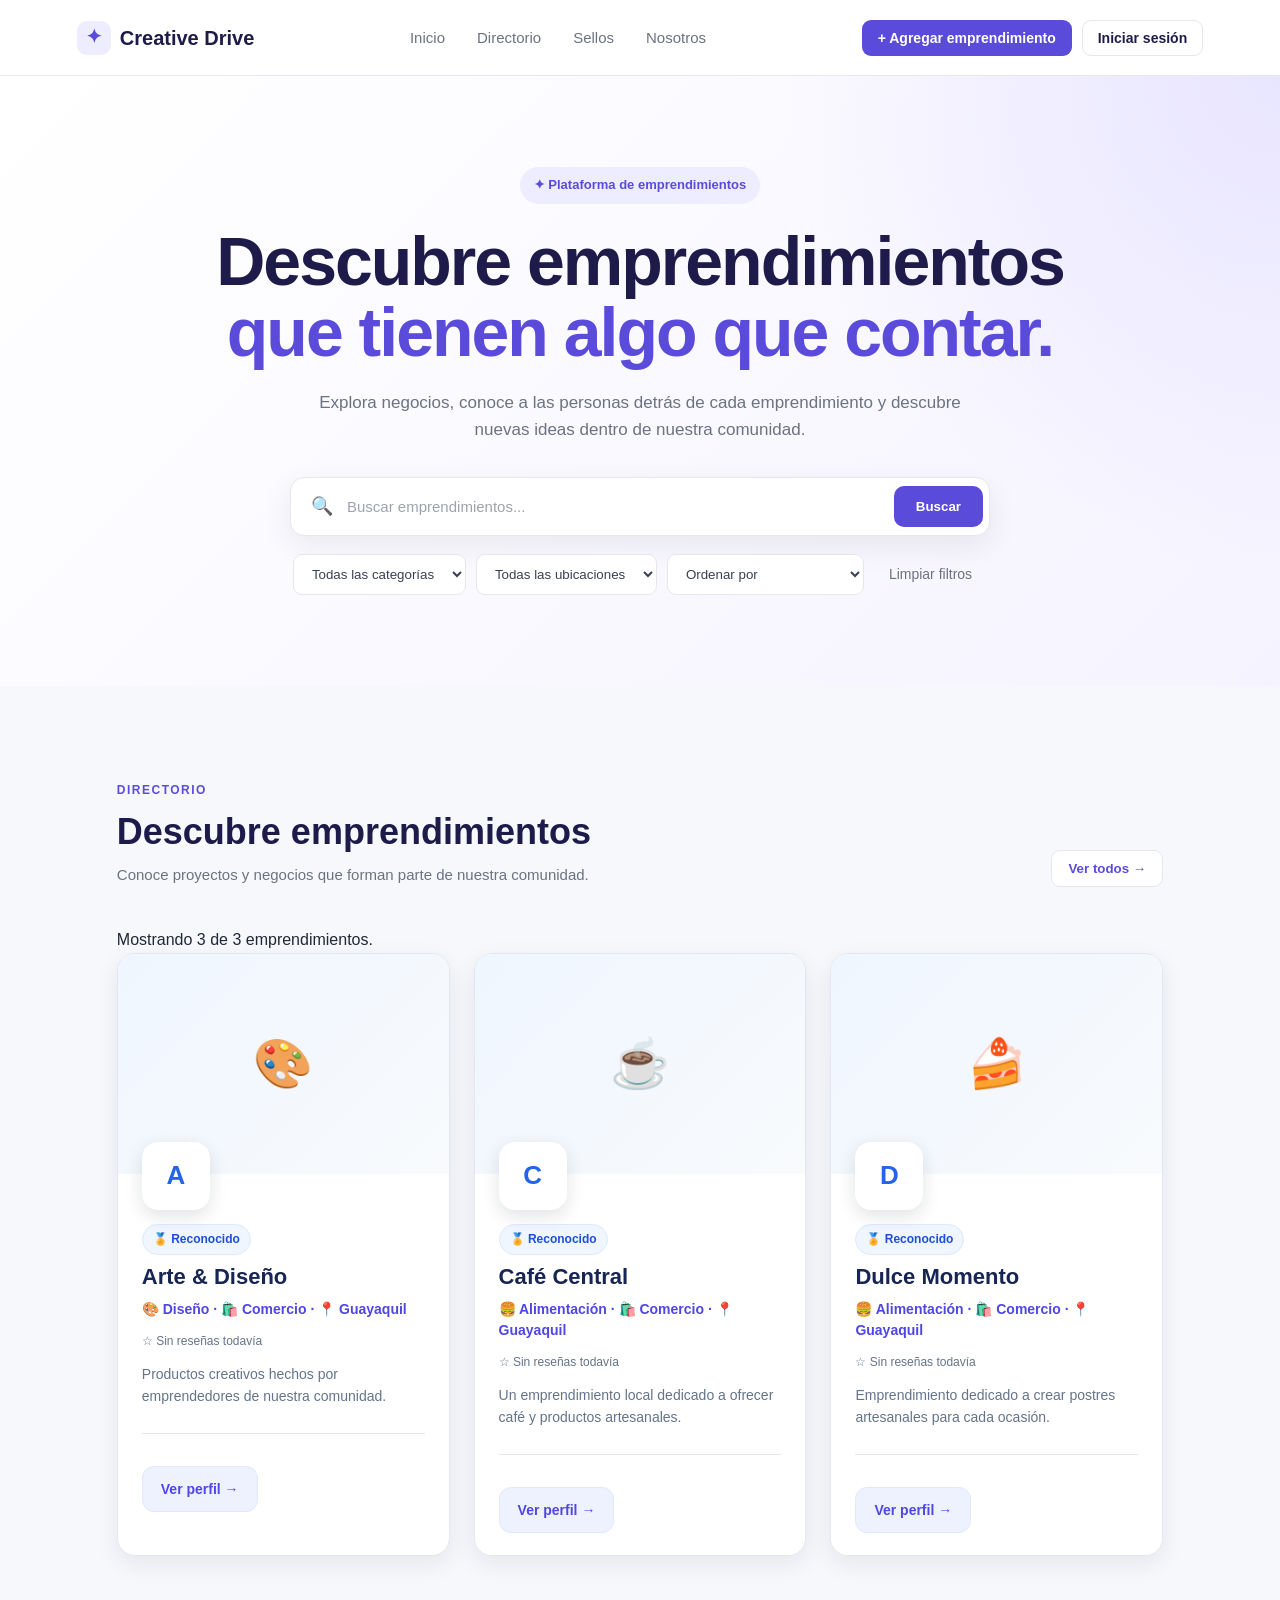
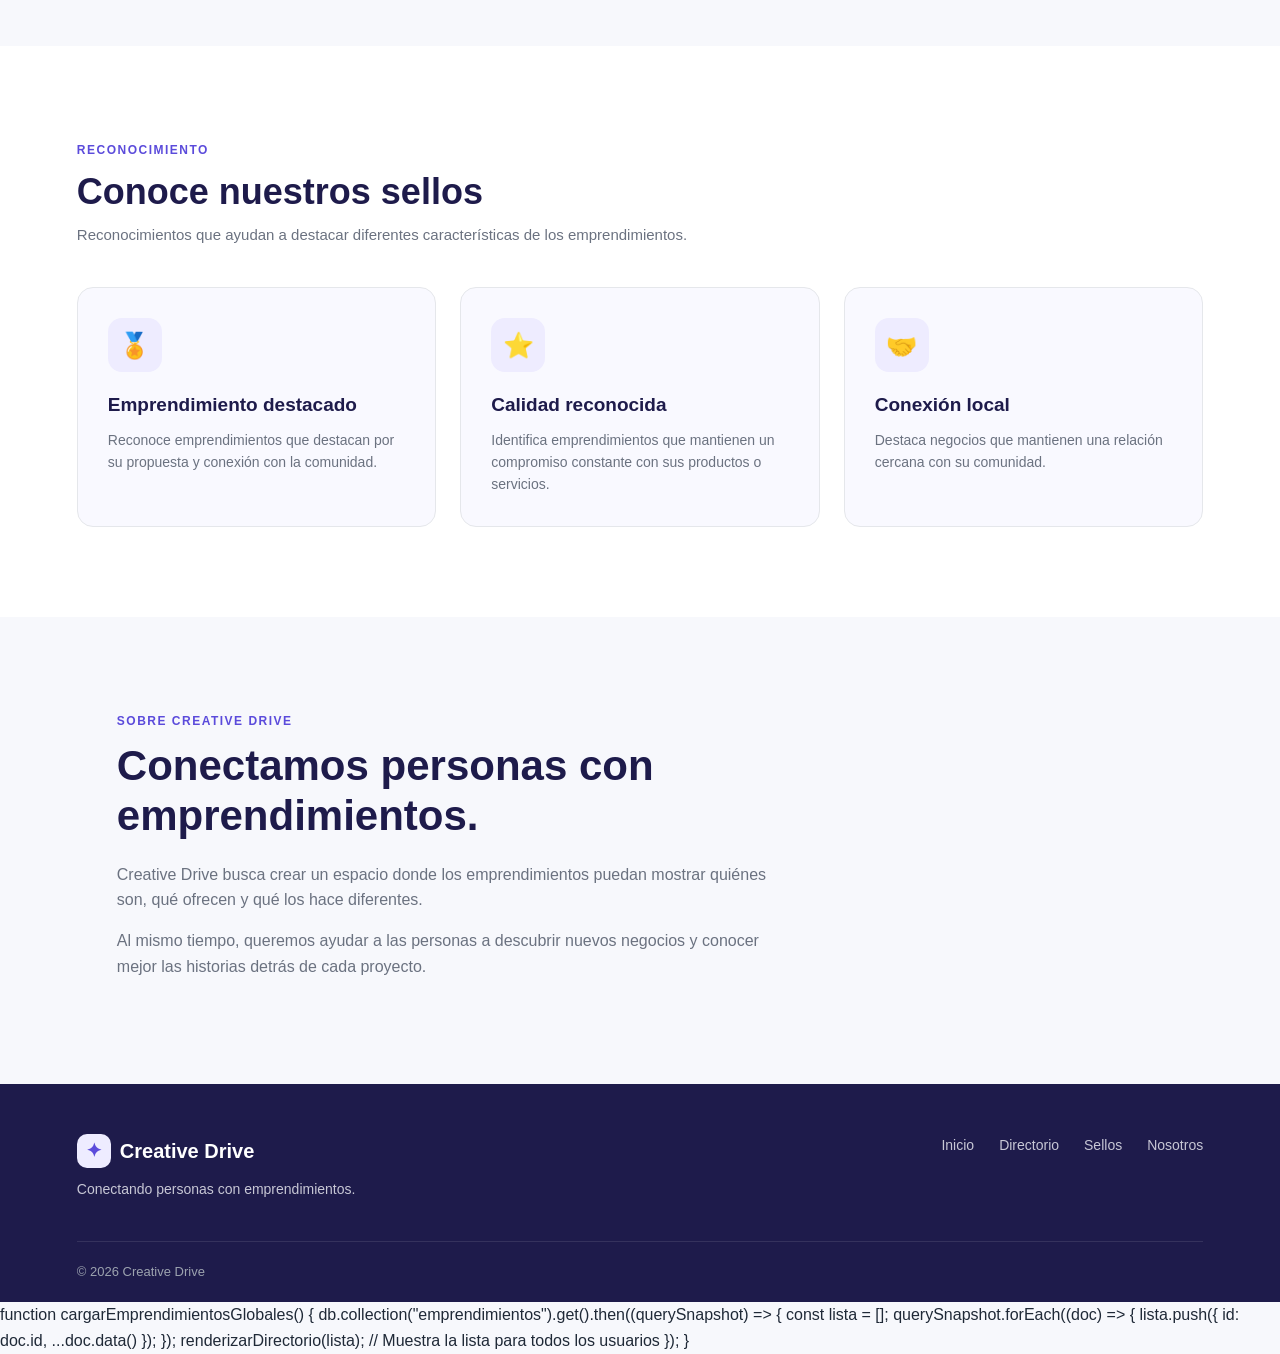
==== commit 9db7e7bc: "Add files via upload" ====
--- a/index.html
+++ b/index.html
@@ -679,4 +679,16 @@
 
 </body>
 
-</html>+</html>
+
+<div id="toast-container" class="toast-container"></div>
+
+function cargarEmprendimientosGlobales() {
+    db.collection("emprendimientos").get().then((querySnapshot) => {
+        const lista = [];
+        querySnapshot.forEach((doc) => {
+            lista.push({ id: doc.id, ...doc.data() });
+        });
+        renderizarDirectorio(lista); // Muestra la lista para todos los usuarios
+    });
+}
--- a/style.css
+++ b/style.css
@@ -5780,4 +5780,88 @@
         margin-left: 0;
     }
 
+}
+
+/* =========================================================
+   MEJORAS RESPONSIVAS
+========================================================= */
+
+/* Adaptación para pantallas de tablets y móviles */
+@media (max-width: 768px) {
+    .navbar {
+        flex-direction: column;
+        gap: 12px;
+        padding: 15px;
+    }
+
+    .nav-menu {
+        flex-wrap: wrap;
+        justify-content: center;
+        gap: 15px;
+    }
+
+    .grid-directorio,
+    #businessGrid {
+        grid-template-columns: repeat(auto-fill, minmax(100%, 1fr));
+        gap: 16px;
+    }
+
+    .hero-content h1 {
+        font-size: 1.8rem;
+    }
+
+    .form-container, 
+    .account-container {
+        width: 95%;
+        padding: 20px 15px;
+    }
+}
+
+/* Badge estilizado para los sellos */
+.badge-sello {
+    display: inline-flex;
+    align-items: center;
+    gap: 4px;
+    background-color: var(--primary-light);
+    color: var(--primary-dark);
+    font-size: 0.75rem;
+    font-weight: bold;
+    padding: 3px 8px;
+    border-radius: 12px;
+    margin-right: 4px;
+}
+
+/* Contenedor de Toast */
+.toast-container {
+    position: fixed;
+    bottom: 20px;
+    right: 20px;
+    z-index: 9999;
+    display: flex;
+    flex-direction: column;
+    gap: 10px;
+}
+
+.toast {
+    min-width: 250px;
+    padding: 12px 20px;
+    border-radius: 8px;
+    color: #fff;
+    font-weight: 500;
+    box-shadow: 0 4px 12px rgba(0, 0, 0, 0.15);
+    animation: fadeIn 0.3s ease, fadeOut 0.3s ease 2.7s forwards;
+}
+
+.toast.success { background-color: #10b981; }
+.toast.error { background-color: #ef4444; }
+.toast.info { background-color: #3b82f6; }
+
+@keyframes fadeIn {
+    from { opacity: 0; transform: translateY(20px); }
+    to { opacity: 1; transform: translateY(0); }
+}
+
+@keyframes fadeOut {
+    from { opacity: 1; transform: translateY(0); }
+    to { opacity: 0; transform: translateY(20px); }
 }
